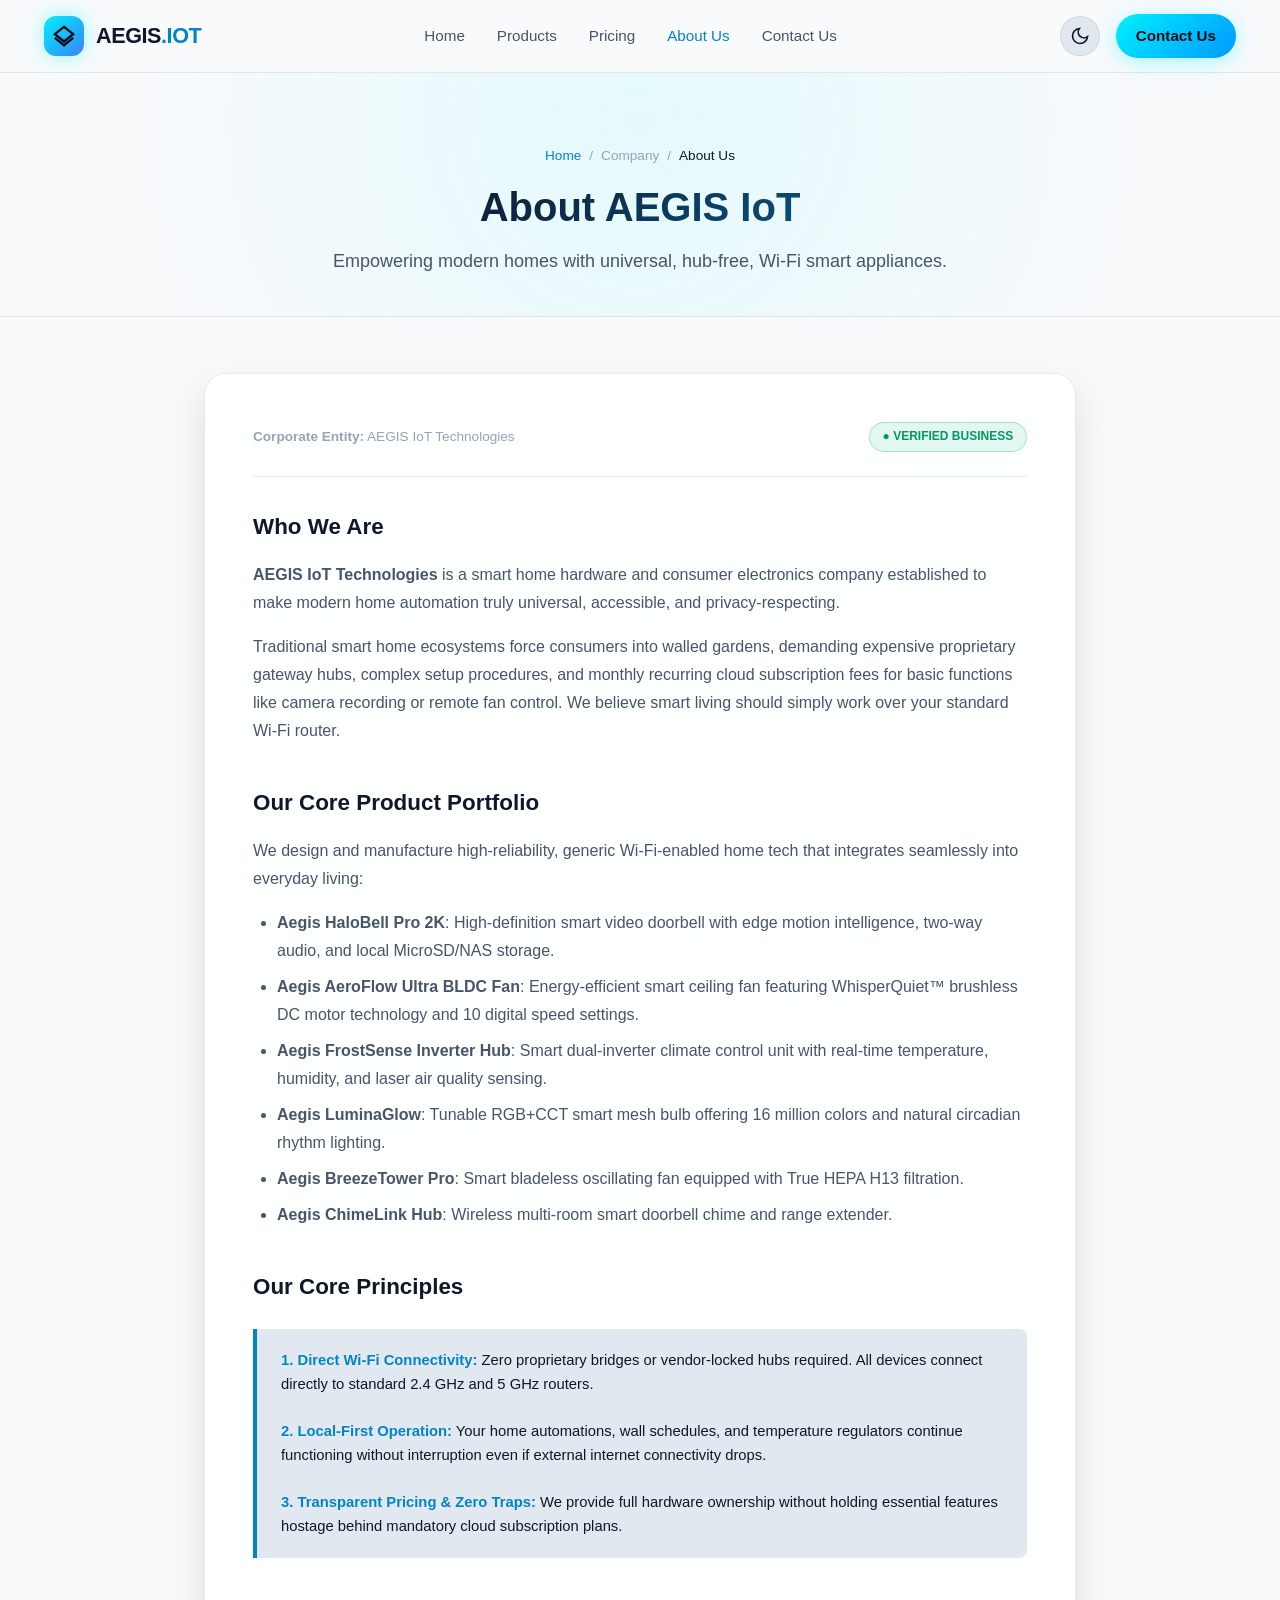
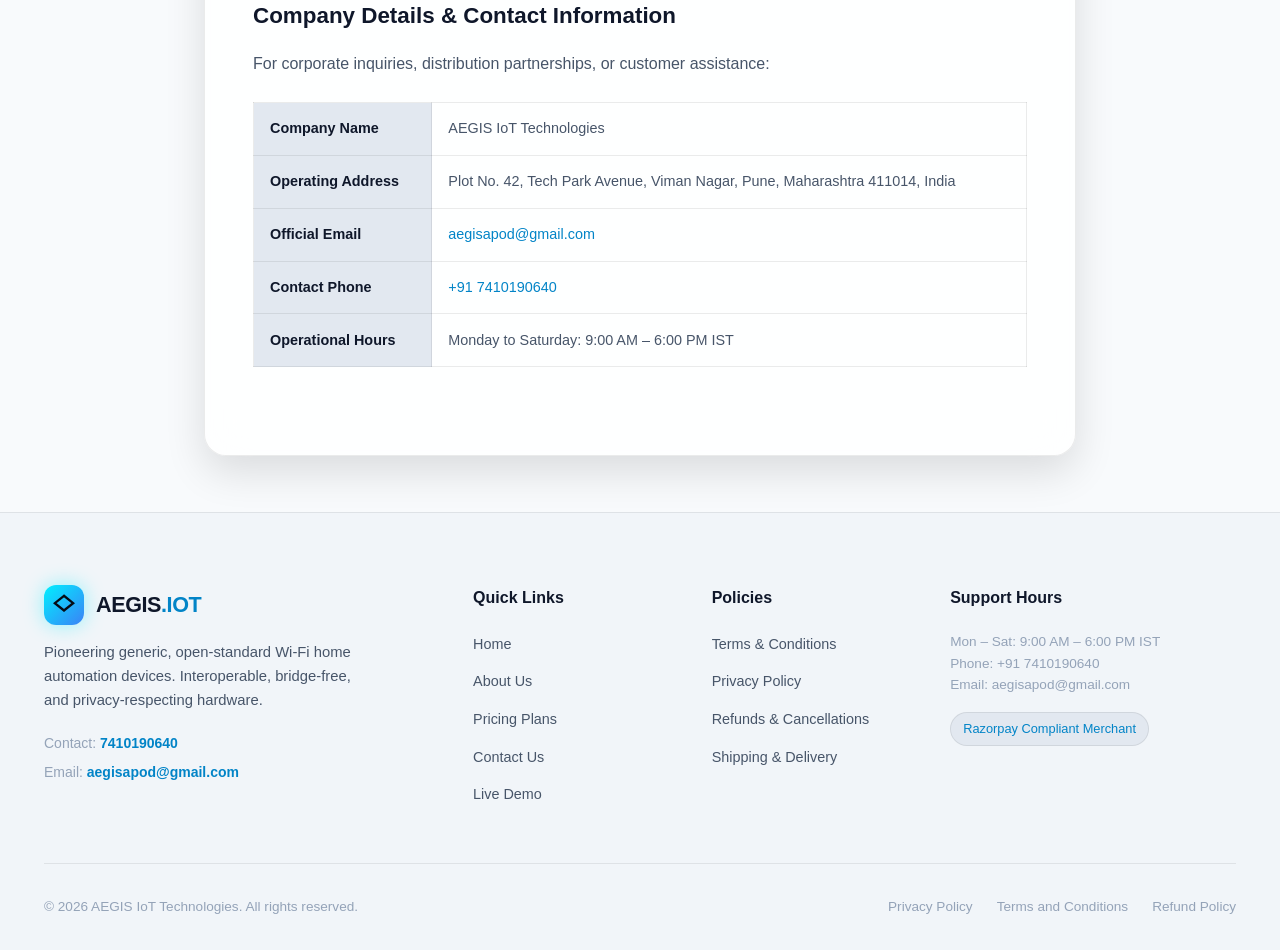
==== about.html @ 904a0089 "feat: add Razorpay review compliance pages (About, Contact, Pricing, Terms, Privacy, Refund Policy)" ====
<!DOCTYPE html>
<html lang="en" data-theme="dark">
<head>
  <meta charset="UTF-8">
  <meta name="viewport" content="width=device-width, initial-scale=1.0">
  <title>About Us | AEGIS IoT Smart Home Automation</title>
  <meta name="description" content="Learn about AEGIS IoT, our mission to pioneer open-standard, universal Wi-Fi smart home appliances and hardware architecture.">
  <link rel="stylesheet" href="css/style.css">
  <link rel="icon" type="image/svg+xml" href="data:image/svg+xml,<svg xmlns='http://www.w3.org/2000/svg' viewBox='0 0 24 24' fill='%2300f0ff'><path d='M12 2L2 10l10 8 10-8-10-8z'/></svg>">
</head>
<body>

  <!-- Site Navigation -->
  <header class="site-header">
    <div class="container nav-inner">
      <a href="index.html" class="brand-logo" aria-label="AEGIS Home Homepage">
        <div class="brand-icon-box">
          <svg width="22" height="22" viewBox="0 0 24 24" fill="none" stroke="currentColor" stroke-width="2.5">
            <path d="M12 2L2 10l10 8 10-8-10-8z"/>
            <path d="M2 14l10 8 10-8"/>
          </svg>
        </div>
        <span class="brand-text">AEGIS<span>.IOT</span></span>
      </a>

      <nav>
        <ul class="nav-menu" id="nav-menu">
          <li><a href="index.html" class="nav-link">Home</a></li>
          <li><a href="index.html#products" class="nav-link">Products</a></li>
          <li><a href="pricing.html" class="nav-link">Pricing</a></li>
          <li><a href="about.html" class="nav-link active">About Us</a></li>
          <li><a href="contact.html" class="nav-link">Contact Us</a></li>
        </ul>
      </nav>

      <div class="nav-actions">
        <button id="theme-toggle-btn" class="theme-toggle-btn" aria-label="Toggle Theme">
          <span id="theme-icon">
            <svg width="20" height="20" viewBox="0 0 24 24" fill="none" stroke="currentColor" stroke-width="2">
              <circle cx="12" cy="12" r="5"></circle>
              <line x1="12" y1="1" x2="12" y2="3"></line>
              <line x1="12" y1="21" x2="12" y2="23"></line>
            </svg>
          </span>
        </button>
        <a href="contact.html" class="btn-primary" style="padding: 0.6rem 1.25rem;">Contact Us</a>
        <button class="mobile-menu-btn" id="mobile-menu-btn" aria-label="Open Mobile Menu">
          <span></span><span></span><span></span>
        </button>
      </div>
    </div>
  </header>

  <!-- Page Header -->
  <section class="policy-page-header">
    <div class="container">
      <div class="breadcrumb-nav">
        <a href="index.html">Home</a>
        <span>/</span>
        <span>Company</span>
        <span>/</span>
        <span style="color: var(--text-primary);">About Us</span>
      </div>
      <h1 class="section-title">About AEGIS IoT</h1>
      <p class="section-subtitle">
        Empowering modern homes with universal, hub-free, Wi-Fi smart appliances.
      </p>
    </div>
  </section>

  <!-- Main Content -->
  <main class="policy-container">
    <div class="policy-card-main">
      <div class="policy-meta-bar">
        <div>
          <strong>Corporate Entity:</strong> AEGIS IoT Technologies
        </div>
        <div class="policy-badge">
          <span>● Verified Business</span>
        </div>
      </div>

      <div class="policy-section-block">
        <h2>Who We Are</h2>
        <p>
          <strong>AEGIS IoT Technologies</strong> is a smart home hardware and consumer electronics company established to make modern home automation truly universal, accessible, and privacy-respecting.
        </p>
        <p>
          Traditional smart home ecosystems force consumers into walled gardens, demanding expensive proprietary gateway hubs, complex setup procedures, and monthly recurring cloud subscription fees for basic functions like camera recording or remote fan control. We believe smart living should simply work over your standard Wi-Fi router.
        </p>
      </div>

      <div class="policy-section-block">
        <h2>Our Core Product Portfolio</h2>
        <p>
          We design and manufacture high-reliability, generic Wi-Fi-enabled home tech that integrates seamlessly into everyday living:
        </p>
        <ul>
          <li><strong>Aegis HaloBell Pro 2K</strong>: High-definition smart video doorbell with edge motion intelligence, two-way audio, and local MicroSD/NAS storage.</li>
          <li><strong>Aegis AeroFlow Ultra BLDC Fan</strong>: Energy-efficient smart ceiling fan featuring WhisperQuiet™ brushless DC motor technology and 10 digital speed settings.</li>
          <li><strong>Aegis FrostSense Inverter Hub</strong>: Smart dual-inverter climate control unit with real-time temperature, humidity, and laser air quality sensing.</li>
          <li><strong>Aegis LuminaGlow</strong>: Tunable RGB+CCT smart mesh bulb offering 16 million colors and natural circadian rhythm lighting.</li>
          <li><strong>Aegis BreezeTower Pro</strong>: Smart bladeless oscillating fan equipped with True HEPA H13 filtration.</li>
          <li><strong>Aegis ChimeLink Hub</strong>: Wireless multi-room smart doorbell chime and range extender.</li>
        </ul>
      </div>

      <div class="policy-section-block">
        <h2>Our Core Principles</h2>
        <div class="compliance-callout">
          <strong>1. Direct Wi-Fi Connectivity:</strong> Zero proprietary bridges or vendor-locked hubs required. All devices connect directly to standard 2.4 GHz and 5 GHz routers.<br><br>
          <strong>2. Local-First Operation:</strong> Your home automations, wall schedules, and temperature regulators continue functioning without interruption even if external internet connectivity drops.<br><br>
          <strong>3. Transparent Pricing & Zero Traps:</strong> We provide full hardware ownership without holding essential features hostage behind mandatory cloud subscription plans.
        </div>
      </div>

      <div class="policy-section-block">
        <h2>Company Details & Contact Information</h2>
        <p>
          For corporate inquiries, distribution partnerships, or customer assistance:
        </p>
        <table class="compliance-table">
          <tr>
            <th>Company Name</th>
            <td>AEGIS IoT Technologies</td>
          </tr>
          <tr>
            <th>Operating Address</th>
            <td>Plot No. 42, Tech Park Avenue, Viman Nagar, Pune, Maharashtra 411014, India</td>
          </tr>
          <tr>
            <th>Official Email</th>
            <td><a href="mailto:aegisapod@gmail.com" style="color: var(--accent-cyan);">aegisapod@gmail.com</a></td>
          </tr>
          <tr>
            <th>Contact Phone</th>
            <td><a href="tel:7410190640" style="color: var(--accent-cyan);">+91 7410190640</a></td>
          </tr>
          <tr>
            <th>Operational Hours</th>
            <td>Monday to Saturday: 9:00 AM – 6:00 PM IST</td>
          </tr>
        </table>
      </div>
    </div>
  </main>

  <!-- Footer -->
  <footer class="site-footer">
    <div class="container">
      <div class="footer-grid">
        <div class="footer-brand">
          <div class="brand-logo">
            <div class="brand-icon-box">
              <svg width="22" height="22" viewBox="0 0 24 24" fill="none" stroke="currentColor" stroke-width="2.5">
                <path d="M12 2L2 10l10 8 10-8-10-8z"/>
              </svg>
            </div>
            <span class="brand-text">AEGIS<span>.IOT</span></span>
          </div>
          <p>
            Pioneering generic, open-standard Wi-Fi home automation devices. Interoperable, bridge-free, and privacy-respecting hardware.
          </p>
          <div style="margin-top: 1.25rem; font-size: 0.875rem; display: flex; flex-direction: column; gap: 0.4rem;">
            <div><span style="color: var(--text-muted);">Contact:</span> <a href="tel:7410190640" style="color: var(--accent-cyan); font-weight: 600;">7410190640</a></div>
            <div><span style="color: var(--text-muted);">Email:</span> <a href="mailto:aegisapod@gmail.com" style="color: var(--accent-cyan); font-weight: 600;">aegisapod@gmail.com</a></div>
          </div>
        </div>

        <div>
          <div class="footer-heading">Quick Links</div>
          <ul class="footer-links">
            <li><a href="index.html">Home</a></li>
            <li><a href="about.html">About Us</a></li>
            <li><a href="pricing.html">Pricing Plans</a></li>
            <li><a href="contact.html">Contact Us</a></li>
            <li><a href="index.html#simulator">Live Demo</a></li>
          </ul>
        </div>

        <div>
          <div class="footer-heading">Policies</div>
          <ul class="footer-links">
            <li><a href="terms.html">Terms & Conditions</a></li>
            <li><a href="privacy.html">Privacy Policy</a></li>
            <li><a href="refund-policy.html">Refunds & Cancellations</a></li>
            <li><a href="refund-policy.html#shipping">Shipping & Delivery</a></li>
          </ul>
        </div>

        <div>
          <div class="footer-heading">Support Hours</div>
          <p style="font-size: 0.85rem; color: var(--text-muted); line-height: 1.6; margin-bottom: 1rem;">
            Mon – Sat: 9:00 AM – 6:00 PM IST<br>
            Phone: +91 7410190640<br>
            Email: aegisapod@gmail.com
          </p>
          <div class="gh-deploy-badge">
            <span>Razorpay Compliant Merchant</span>
          </div>
        </div>
      </div>

      <div class="footer-bottom">
        <div>© 2026 AEGIS IoT Technologies. All rights reserved.</div>
        <div style="display: flex; gap: 1.5rem;">
          <a href="privacy.html">Privacy Policy</a>
          <a href="terms.html">Terms and Conditions</a>
          <a href="refund-policy.html">Refund Policy</a>
        </div>
      </div>
    </div>
  </footer>

  <script src="js/app.js"></script>
</body>
</html>
---- css/style.css ----
/* ==========================================================================
   AEGIS SMART HOME - MODERN STYLESHEET
   Responsive, Themeable, Glassmorphic UI with Interactive Controls
   ========================================================================== */

:root {
  /* Color Palette - Dark Theme (Default) */
  --bg-primary: #0a0d14;
  --bg-secondary: #101623;
  --bg-tertiary: #182032;
  --card-bg: rgba(22, 30, 48, 0.7);
  --card-border: rgba(255, 255, 255, 0.08);
  --card-hover-border: rgba(0, 240, 255, 0.35);

  --text-primary: #f8fafc;
  --text-secondary: #94a3b8;
  --text-muted: #64748b;

  --accent-cyan: #00f0ff;
  --accent-cyan-glow: rgba(0, 240, 255, 0.25);
  --accent-blue: #3b82f6;
  --accent-emerald: #10b981;
  --accent-emerald-glow: rgba(16, 185, 129, 0.25);
  --accent-amber: #f59e0b;
  --accent-purple: #8b5cf6;
  --accent-rose: #f43f5e;

  --nav-bg: rgba(10, 13, 20, 0.85);
  --nav-border: rgba(255, 255, 255, 0.08);

  --font-main: -apple-system, BlinkMacSystemFont, "Segoe UI", Roboto, Helvetica, Arial, sans-serif;
  --font-mono: ui-monospace, SFMono-Regular, Menlo, Monaco, Consolas, monospace;

  --radius-sm: 8px;
  --radius-md: 14px;
  --radius-lg: 22px;
  --radius-full: 9999px;

  --shadow-sm: 0 2px 8px rgba(0, 0, 0, 0.2);
  --shadow-md: 0 8px 24px rgba(0, 0, 0, 0.3);
  --shadow-lg: 0 16px 40px rgba(0, 0, 0, 0.45);
  --shadow-glow: 0 0 35px var(--accent-cyan-glow);

  --transition-fast: 0.15s ease;
  --transition-base: 0.25s cubic-bezier(0.4, 0, 0.2, 1);
  --transition-slow: 0.4s cubic-bezier(0.16, 1, 0.3, 1);
}

/* Light Theme Variables */
[data-theme="light"] {
  --bg-primary: #f8fafc;
  --bg-secondary: #f1f5f9;
  --bg-tertiary: #e2e8f0;
  --card-bg: rgba(255, 255, 255, 0.85);
  --card-border: rgba(0, 0, 0, 0.08);
  --card-hover-border: rgba(14, 165, 233, 0.5);

  --text-primary: #0f172a;
  --text-secondary: #475569;
  --text-muted: #94a3b8;

  --accent-cyan: #0284c7;
  --accent-cyan-glow: rgba(2, 132, 199, 0.2);
  --accent-blue: #2563eb;
  --accent-emerald: #059669;
  --accent-emerald-glow: rgba(5, 150, 105, 0.2);

  --nav-bg: rgba(248, 250, 252, 0.9);
  --nav-border: rgba(0, 0, 0, 0.08);

  --shadow-sm: 0 2px 8px rgba(0, 0, 0, 0.04);
  --shadow-md: 0 8px 24px rgba(0, 0, 0, 0.08);
  --shadow-lg: 0 16px 40px rgba(0, 0, 0, 0.12);
}

/* Base Reset */
*, *::before, *::after {
  box-sizing: border-box;
  margin: 0;
  padding: 0;
}

html {
  scroll-behavior: smooth;
  font-size: 16px;
}

body {
  font-family: var(--font-main);
  background-color: var(--bg-primary);
  color: var(--text-primary);
  line-height: 1.6;
  overflow-x: hidden;
  transition: background-color var(--transition-base), color var(--transition-base);
  min-height: 100vh;
}

a {
  color: inherit;
  text-decoration: none;
}

button, input, select, textarea {
  font: inherit;
  color: inherit;
}

button {
  cursor: pointer;
  border: none;
  background: none;
}

img, svg {
  display: block;
  max-width: 100%;
}

/* Layout Utilities */
.container {
  width: 100%;
  max-width: 1240px;
  margin-left: auto;
  margin-right: auto;
  padding-left: 1.5rem;
  padding-right: 1.5rem;
}

.section {
  padding: 6rem 0;
  position: relative;
}

.section-title-wrap {
  text-align: center;
  max-width: 720px;
  margin: 0 auto 3.5rem auto;
}

.badge-tag {
  display: inline-flex;
  align-items: center;
  gap: 0.5rem;
  padding: 0.35rem 0.9rem;
  background: rgba(0, 240, 255, 0.1);
  color: var(--accent-cyan);
  border: 1px solid rgba(0, 240, 255, 0.3);
  border-radius: var(--radius-full);
  font-size: 0.8rem;
  font-weight: 600;
  letter-spacing: 0.05em;
  text-transform: uppercase;
  margin-bottom: 1rem;
}

.section-title {
  font-size: 2.5rem;
  font-weight: 800;
  line-height: 1.2;
  margin-bottom: 1rem;
  background: linear-gradient(135deg, var(--text-primary) 30%, var(--accent-cyan) 100%);
  -webkit-background-clip: text;
  -webkit-text-fill-color: transparent;
}

.section-subtitle {
  font-size: 1.125rem;
  color: var(--text-secondary);
}

/* Header & Nav */
.site-header {
  position: sticky;
  top: 0;
  z-index: 100;
  background: var(--nav-bg);
  backdrop-filter: blur(16px);
  -webkit-backdrop-filter: blur(16px);
  border-bottom: 1px solid var(--nav-border);
  transition: all var(--transition-base);
}

.nav-inner {
  display: flex;
  align-items: center;
  justify-content: space-between;
  height: 4.5rem;
}

.brand-logo {
  display: flex;
  align-items: center;
  gap: 0.75rem;
  font-size: 1.35rem;
  font-weight: 800;
  letter-spacing: -0.02em;
}

.brand-icon-box {
  width: 40px;
  height: 40px;
  border-radius: 12px;
  background: linear-gradient(135deg, #00f0ff 0%, #3b82f6 100%);
  display: flex;
  align-items: center;
  justify-content: center;
  color: #050b14;
  box-shadow: 0 0 20px rgba(0, 240, 255, 0.4);
}

.brand-text span {
  color: var(--accent-cyan);
}

.nav-menu {
  display: flex;
  align-items: center;
  gap: 2rem;
  list-style: none;
}

.nav-link {
  font-size: 0.95rem;
  font-weight: 500;
  color: var(--text-secondary);
  transition: color var(--transition-fast);
}

.nav-link:hover, .nav-link.active {
  color: var(--accent-cyan);
}

.nav-actions {
  display: flex;
  align-items: center;
  gap: 1rem;
}

.theme-toggle-btn {
  width: 40px;
  height: 40px;
  border-radius: var(--radius-full);
  background: var(--bg-tertiary);
  color: var(--text-primary);
  display: flex;
  align-items: center;
  justify-content: center;
  transition: all var(--transition-fast);
  border: 1px solid var(--card-border);
}

.theme-toggle-btn:hover {
  border-color: var(--accent-cyan);
  color: var(--accent-cyan);
}

.btn-primary {
  display: inline-flex;
  align-items: center;
  justify-content: center;
  gap: 0.5rem;
  padding: 0.75rem 1.6rem;
  background: linear-gradient(135deg, #00f0ff 0%, #0099ff 100%);
  color: #050b14;
  font-weight: 700;
  font-size: 0.95rem;
  border-radius: var(--radius-full);
  box-shadow: 0 4px 20px rgba(0, 240, 255, 0.35);
  transition: all var(--transition-base);
}

.btn-primary:hover {
  transform: translateY(-2px);
  box-shadow: 0 8px 28px rgba(0, 240, 255, 0.55);
}

.btn-secondary {
  display: inline-flex;
  align-items: center;
  justify-content: center;
  gap: 0.5rem;
  padding: 0.75rem 1.6rem;
  background: var(--bg-tertiary);
  color: var(--text-primary);
  font-weight: 600;
  font-size: 0.95rem;
  border-radius: var(--radius-full);
  border: 1px solid var(--card-border);
  transition: all var(--transition-base);
}

.btn-secondary:hover {
  border-color: var(--accent-cyan);
  background: rgba(0, 240, 255, 0.08);
  transform: translateY(-2px);
}

.mobile-menu-btn {
  display: none;
  flex-direction: column;
  gap: 5px;
  width: 32px;
  height: 32px;
  justify-content: center;
}

.mobile-menu-btn span {
  display: block;
  width: 100%;
  height: 2px;
  background: var(--text-primary);
  border-radius: 2px;
  transition: all var(--transition-fast);
}

/* Hero Section */
.hero-section {
  padding: 5rem 0 6rem 0;
  position: relative;
  overflow: hidden;
}

.hero-glow-blob {
  position: absolute;
  width: 600px;
  height: 600px;
  border-radius: 50%;
  background: radial-gradient(circle, rgba(0, 240, 255, 0.15) 0%, rgba(59, 130, 246, 0.05) 50%, transparent 70%);
  top: -100px;
  right: -100px;
  pointer-events: none;
  filter: blur(40px);
  z-index: 0;
}

.hero-grid {
  display: grid;
  grid-template-columns: 1.1fr 0.9fr;
  gap: 3.5rem;
  align-items: center;
  position: relative;
  z-index: 1;
}

.hero-content h1 {
  font-size: 3.4rem;
  font-weight: 850;
  line-height: 1.15;
  letter-spacing: -0.03em;
  margin-bottom: 1.5rem;
}

.hero-content h1 span.gradient-text {
  background: linear-gradient(135deg, #00f0ff 20%, #3b82f6 80%);
  -webkit-background-clip: text;
  -webkit-text-fill-color: transparent;
}

.hero-description {
  font-size: 1.2rem;
  color: var(--text-secondary);
  line-height: 1.7;
  margin-bottom: 2rem;
  max-width: 580px;
}

.hero-cta-group {
  display: flex;
  flex-wrap: wrap;
  gap: 1rem;
  margin-bottom: 2.5rem;
}

.hero-highlights {
  display: flex;
  flex-wrap: wrap;
  gap: 1.75rem;
  border-top: 1px solid var(--card-border);
  padding-top: 1.75rem;
}

.highlight-item {
  display: flex;
  align-items: center;
  gap: 0.6rem;
  font-size: 0.9rem;
  color: var(--text-secondary);
  font-weight: 500;
}

.highlight-item svg {
  color: var(--accent-cyan);
}

/* Hero Mini Hub Card */
.hero-hub-card {
  background: var(--card-bg);
  backdrop-filter: blur(20px);
  -webkit-backdrop-filter: blur(20px);
  border: 1px solid var(--card-border);
  border-radius: var(--radius-lg);
  padding: 2rem;
  box-shadow: var(--shadow-lg), 0 0 40px rgba(0, 240, 255, 0.1);
  position: relative;
}

.hub-card-header {
  display: flex;
  align-items: center;
  justify-content: space-between;
  margin-bottom: 1.5rem;
  padding-bottom: 1rem;
  border-bottom: 1px solid var(--card-border);
}

.hub-status {
  display: flex;
  align-items: center;
  gap: 0.5rem;
  font-size: 0.85rem;
  font-weight: 600;
  color: var(--accent-emerald);
}

.status-dot {
  width: 8px;
  height: 8px;
  border-radius: 50%;
  background: var(--accent-emerald);
  box-shadow: 0 0 10px var(--accent-emerald);
  animation: pulse-dot 2s infinite ease-in-out;
}

@keyframes pulse-dot {
  0%, 100% { opacity: 1; transform: scale(1); }
  50% { opacity: 0.4; transform: scale(0.85); }
}

.hero-hub-grid {
  display: grid;
  grid-template-columns: repeat(2, 1fr);
  gap: 1rem;
}

.quick-control-widget {
  background: var(--bg-tertiary);
  border: 1px solid var(--card-border);
  border-radius: var(--radius-md);
  padding: 1.1rem;
  transition: all var(--transition-base);
}

.quick-control-widget:hover {
  border-color: var(--card-hover-border);
  transform: translateY(-2px);
}

.qcw-header {
  display: flex;
  align-items: center;
  justify-content: space-between;
  margin-bottom: 0.75rem;
}

.qcw-icon {
  width: 32px;
  height: 32px;
  border-radius: 8px;
  background: rgba(0, 240, 255, 0.12);
  color: var(--accent-cyan);
  display: flex;
  align-items: center;
  justify-content: center;
}

.toggle-switch {
  position: relative;
  display: inline-block;
  width: 44px;
  height: 24px;
}

.toggle-switch input {
  opacity: 0;
  width: 0;
  height: 0;
}

.toggle-slider {
  position: absolute;
  cursor: pointer;
  top: 0;
  left: 0;
  right: 0;
  bottom: 0;
  background-color: rgba(255, 255, 255, 0.15);
  transition: var(--transition-fast);
  border-radius: 24px;
}

.toggle-slider:before {
  position: absolute;
  content: "";
  height: 18px;
  width: 18px;
  left: 3px;
  bottom: 3px;
  background-color: white;
  transition: var(--transition-fast);
  border-radius: 50%;
}

.toggle-switch input:checked + .toggle-slider {
  background-color: var(--accent-cyan);
}

.toggle-switch input:checked + .toggle-slider:before {
  transform: translateX(20px);
  background-color: #050b14;
}

.qcw-title {
  font-size: 0.85rem;
  font-weight: 600;
  color: var(--text-secondary);
}

.qcw-value {
  font-size: 1.1rem;
  font-weight: 700;
  color: var(--text-primary);
  margin-top: 0.2rem;
}

/* Trust Bar / Logos */
.trust-bar {
  padding: 2rem 0;
  border-top: 1px solid var(--card-border);
  border-bottom: 1px solid var(--card-border);
  background: var(--bg-secondary);
}

.trust-flex {
  display: flex;
  align-items: center;
  justify-content: space-around;
  flex-wrap: wrap;
  gap: 2rem;
  opacity: 0.8;
}

.trust-item {
  display: flex;
  align-items: center;
  gap: 0.6rem;
  font-size: 0.95rem;
  font-weight: 600;
  color: var(--text-secondary);
}

.trust-item svg {
  width: 24px;
  height: 24px;
  color: var(--accent-cyan);
}

/* ==========================================================================
   INTERACTIVE SMART HOME SIMULATOR ("LIVING ROOM EXPERIENCE")
   ========================================================================== */
.simulator-section {
  background: radial-gradient(circle at 50% 20%, rgba(0, 240, 255, 0.06), transparent 70%),
              var(--bg-primary);
}

.sim-room-container {
  background: var(--card-bg);
  backdrop-filter: blur(24px);
  -webkit-backdrop-filter: blur(24px);
  border: 1px solid var(--card-border);
  border-radius: var(--radius-lg);
  padding: 2.5rem;
  box-shadow: var(--shadow-lg);
  position: relative;
  overflow: hidden;
  transition: box-shadow var(--transition-base);
}

.sim-room-backdrop {
  position: absolute;
  inset: 0;
  background: radial-gradient(circle at 80% 30%, var(--sim-light-glow, rgba(0, 240, 255, 0.15)) 0%, transparent 70%);
  pointer-events: none;
  opacity: var(--sim-light-opacity, 0.6);
  transition: background 0.5s ease, opacity 0.4s ease;
  z-index: 0;
}

.sim-header {
  display: flex;
  align-items: center;
  justify-content: space-between;
  margin-bottom: 2rem;
  position: relative;
  z-index: 1;
}

.sim-live-badge {
  display: inline-flex;
  align-items: center;
  gap: 0.5rem;
  font-size: 0.85rem;
  font-weight: 700;
  color: var(--accent-cyan);
  padding: 0.4rem 0.9rem;
  border-radius: var(--radius-full);
  background: rgba(0, 240, 255, 0.1);
  border: 1px solid rgba(0, 240, 255, 0.3);
}

.sim-device-grid {
  display: grid;
  grid-template-columns: repeat(4, 1fr);
  gap: 1.5rem;
  position: relative;
  z-index: 1;
}

.sim-card {
  background: var(--bg-tertiary);
  border: 1px solid var(--card-border);
  border-radius: var(--radius-md);
  padding: 1.5rem;
  display: flex;
  flex-direction: column;
  transition: all var(--transition-base);
}

.sim-card:hover {
  border-color: var(--card-hover-border);
  box-shadow: var(--shadow-md);
}

.sim-card-top {
  display: flex;
  align-items: center;
  justify-content: space-between;
  margin-bottom: 1.25rem;
}

.sim-icon-circle {
  width: 44px;
  height: 44px;
  border-radius: 12px;
  background: rgba(0, 240, 255, 0.1);
  color: var(--accent-cyan);
  display: flex;
  align-items: center;
  justify-content: center;
}

.sim-device-name {
  font-size: 1.1rem;
  font-weight: 700;
  margin-bottom: 0.2rem;
}

.sim-device-type {
  font-size: 0.8rem;
  color: var(--text-muted);
  text-transform: uppercase;
  letter-spacing: 0.05em;
  font-weight: 600;
}

.sim-device-visual {
  min-height: 120px;
  display: flex;
  align-items: center;
  justify-content: center;
  margin: 1.25rem 0;
  position: relative;
}

/* Fan Animation Visual */
.fan-visual-box {
  width: 90px;
  height: 90px;
  position: relative;
  display: flex;
  align-items: center;
  justify-content: center;
}

.fan-hub {
  width: 24px;
  height: 24px;
  border-radius: 50%;
  background: var(--text-primary);
  z-index: 2;
  box-shadow: 0 0 10px rgba(0, 240, 255, 0.5);
}

.fan-blades {
  position: absolute;
  width: 100%;
  height: 100%;
  top: 0;
  left: 0;
  animation: spin-fan linear infinite;
  animation-duration: var(--fan-speed, 0s);
  animation-play-state: var(--fan-state, paused);
}

@keyframes spin-fan {
  from { transform: rotate(0deg); }
  to { transform: rotate(360deg); }
}

.fan-blade {
  position: absolute;
  top: 50%;
  left: 50%;
  width: 14px;
  height: 38px;
  background: linear-gradient(to top, var(--accent-cyan), rgba(0, 240, 255, 0.3));
  border-radius: 8px 8px 2px 2px;
  transform-origin: 50% 0%;
}

.fan-blade:nth-child(1) { transform: translate(-50%, 0%) rotate(0deg); }
.fan-blade:nth-child(2) { transform: translate(-50%, 0%) rotate(120deg); }
.fan-blade:nth-child(3) { transform: translate(-50%, 0%) rotate(240deg); }

/* AC Visual */
.ac-temp-display {
  display: flex;
  flex-direction: column;
  align-items: center;
  justify-content: center;
}

.ac-temp-value {
  font-size: 2.75rem;
  font-weight: 800;
  letter-spacing: -0.04em;
  color: var(--accent-cyan);
  line-height: 1;
}

.ac-temp-unit {
  font-size: 1.2rem;
  font-weight: 500;
  color: var(--text-secondary);
}

.ac-cooling-animation {
  display: flex;
  gap: 4px;
  margin-top: 0.5rem;
  height: 12px;
  align-items: center;
}

.ac-wave-bar {
  width: 3px;
  height: 100%;
  background: var(--accent-cyan);
  border-radius: 2px;
  animation: wave 1.2s ease-in-out infinite alternate;
}

.ac-wave-bar:nth-child(2) { animation-delay: 0.2s; }
.ac-wave-bar:nth-child(3) { animation-delay: 0.4s; }
.ac-wave-bar:nth-child(4) { animation-delay: 0.6s; }

@keyframes wave {
  0% { height: 4px; opacity: 0.3; }
  100% { height: 16px; opacity: 1; }
}

/* Light Visual */
.light-bulb-glow {
  width: 80px;
  height: 80px;
  border-radius: 50%;
  background: var(--sim-light-color, #00f0ff);
  box-shadow: 0 0 45px var(--sim-light-color, #00f0ff);
  opacity: var(--sim-light-bulb-opacity, 0.9);
  transition: all 0.3s ease;
  display: flex;
  align-items: center;
  justify-content: center;
  color: #050b14;
}

/* Doorbell Visual */
.doorbell-cam-feed {
  width: 100%;
  height: 100px;
  background: #050810;
  border-radius: var(--radius-sm);
  border: 1px solid rgba(255, 255, 255, 0.1);
  position: relative;
  overflow: hidden;
  display: flex;
  align-items: center;
  justify-content: center;
}

.cam-rec-indicator {
  position: absolute;
  top: 8px;
  left: 8px;
  display: flex;
  align-items: center;
  gap: 4px;
  font-size: 0.65rem;
  font-weight: 700;
  color: var(--accent-rose);
}

.rec-dot {
  width: 6px;
  height: 6px;
  background: var(--accent-rose);
  border-radius: 50%;
  animation: pulse-dot 1s infinite;
}

.cam-motion-alert {
  position: absolute;
  bottom: 8px;
  padding: 0.25rem 0.6rem;
  background: rgba(0, 240, 255, 0.2);
  border: 1px solid var(--accent-cyan);
  border-radius: 4px;
  font-size: 0.7rem;
  font-weight: 600;
  color: var(--accent-cyan);
  opacity: 0;
  transform: translateY(10px);
  transition: all 0.3s ease;
}

.cam-motion-alert.active {
  opacity: 1;
  transform: translateY(0);
}

/* Simulator Controls */
.sim-controls {
  margin-top: auto;
  display: flex;
  flex-direction: column;
  gap: 0.75rem;
}

.control-btn-group {
  display: flex;
  align-items: center;
  gap: 0.5rem;
}

.sim-btn-round {
  width: 36px;
  height: 36px;
  border-radius: 50%;
  background: var(--bg-secondary);
  border: 1px solid var(--card-border);
  display: flex;
  align-items: center;
  justify-content: center;
  font-weight: 700;
  font-size: 1.1rem;
  transition: all var(--transition-fast);
}

.sim-btn-round:hover {
  border-color: var(--accent-cyan);
  color: var(--accent-cyan);
}

.speed-chips {
  display: flex;
  gap: 4px;
  width: 100%;
}

.speed-chip {
  flex: 1;
  padding: 0.35rem 0;
  font-size: 0.75rem;
  font-weight: 700;
  border-radius: 6px;
  background: var(--bg-secondary);
  border: 1px solid var(--card-border);
  color: var(--text-secondary);
  text-align: center;
  transition: all var(--transition-fast);
}

.speed-chip.active, .speed-chip:hover {
  background: rgba(0, 240, 255, 0.15);
  border-color: var(--accent-cyan);
  color: var(--accent-cyan);
}

.color-palette-bar {
  display: flex;
  gap: 8px;
  justify-content: space-between;
}

.color-swatch {
  width: 24px;
  height: 24px;
  border-radius: 50%;
  cursor: pointer;
  border: 2px solid transparent;
  transition: transform 0.15s ease, border-color 0.15s ease;
}

.color-swatch:hover, .color-swatch.active {
  transform: scale(1.2);
  border-color: #ffffff;
}

.btn-ring-bell {
  width: 100%;
  padding: 0.65rem 1rem;
  border-radius: var(--radius-sm);
  background: linear-gradient(135deg, #00f0ff 0%, #3b82f6 100%);
  color: #050b14;
  font-size: 0.85rem;
  font-weight: 700;
  display: flex;
  align-items: center;
  justify-content: center;
  gap: 0.5rem;
  transition: all var(--transition-fast);
}

.btn-ring-bell:hover {
  filter: brightness(1.15);
  box-shadow: 0 0 15px rgba(0, 240, 255, 0.4);
}

/* ==========================================================================
   PRODUCT CATALOG SECTION
   ========================================================================== */
.product-filters {
  display: flex;
  align-items: center;
  justify-content: center;
  flex-wrap: wrap;
  gap: 0.75rem;
  margin-bottom: 3rem;
}

.filter-btn {
  padding: 0.6rem 1.4rem;
  border-radius: var(--radius-full);
  background: var(--card-bg);
  border: 1px solid var(--card-border);
  color: var(--text-secondary);
  font-size: 0.9rem;
  font-weight: 600;
  transition: all var(--transition-fast);
}

.filter-btn:hover, .filter-btn.active {
  background: rgba(0, 240, 255, 0.12);
  border-color: var(--accent-cyan);
  color: var(--accent-cyan);
}

.product-grid {
  display: grid;
  grid-template-columns: repeat(3, 1fr);
  gap: 2rem;
}

.product-card {
  background: var(--card-bg);
  backdrop-filter: blur(16px);
  -webkit-backdrop-filter: blur(16px);
  border: 1px solid var(--card-border);
  border-radius: var(--radius-lg);
  padding: 2rem;
  display: flex;
  flex-direction: column;
  transition: all var(--transition-base);
  position: relative;
  overflow: hidden;
}

.product-card:hover {
  transform: translateY(-6px);
  border-color: var(--card-hover-border);
  box-shadow: var(--shadow-lg), 0 0 30px rgba(0, 240, 255, 0.12);
}

.product-badge-corner {
  position: absolute;
  top: 1.25rem;
  left: 1.25rem;
  padding: 0.3rem 0.75rem;
  background: rgba(0, 240, 255, 0.12);
  border: 1px solid rgba(0, 240, 255, 0.3);
  color: var(--accent-cyan);
  border-radius: var(--radius-full);
  font-size: 0.75rem;
  font-weight: 700;
  text-transform: uppercase;
}

.product-illustration {
  height: 190px;
  display: flex;
  align-items: center;
  justify-content: center;
  margin: 1.5rem 0 1rem 0;
  transition: transform var(--transition-base);
}

.product-card:hover .product-illustration {
  transform: scale(1.04);
}

.product-meta {
  display: flex;
  align-items: center;
  justify-content: space-between;
  margin-bottom: 0.5rem;
}

.product-category {
  font-size: 0.8rem;
  color: var(--text-muted);
  text-transform: uppercase;
  font-weight: 600;
  letter-spacing: 0.05em;
}

.product-connectivity {
  display: flex;
  align-items: center;
  gap: 0.4rem;
  font-size: 0.75rem;
  font-weight: 600;
  color: var(--accent-emerald);
}

.product-name {
  font-size: 1.35rem;
  font-weight: 800;
  margin-bottom: 0.5rem;
  line-height: 1.3;
}

.product-description {
  font-size: 0.925rem;
  color: var(--text-secondary);
  line-height: 1.6;
  margin-bottom: 1.25rem;
  flex-grow: 1;
}

.product-spec-pills {
  display: flex;
  flex-wrap: wrap;
  gap: 0.4rem;
  margin-bottom: 1.5rem;
}

.spec-pill {
  font-size: 0.75rem;
  font-weight: 500;
  padding: 0.25rem 0.6rem;
  border-radius: 6px;
  background: var(--bg-tertiary);
  color: var(--text-secondary);
}

.product-card-footer {
  display: flex;
  align-items: center;
  justify-content: space-between;
  border-top: 1px solid var(--card-border);
  padding-top: 1.25rem;
  margin-top: auto;
}

.product-price-box {
  display: flex;
  flex-direction: column;
}

.price-label {
  font-size: 0.75rem;
  color: var(--text-muted);
}

.price-value {
  font-size: 1.4rem;
  font-weight: 800;
  color: var(--text-primary);
}

.btn-card-action {
  padding: 0.6rem 1.2rem;
  border-radius: var(--radius-full);
  background: rgba(0, 240, 255, 0.1);
  border: 1px solid rgba(0, 240, 255, 0.3);
  color: var(--accent-cyan);
  font-size: 0.85rem;
  font-weight: 700;
  transition: all var(--transition-fast);
}

.btn-card-action:hover {
  background: var(--accent-cyan);
  color: #050b14;
}

/* ==========================================================================
   ENERGY SAVINGS CALCULATOR
   ========================================================================== */
.savings-section {
  background: var(--bg-secondary);
}

.calculator-card {
  background: var(--card-bg);
  border: 1px solid var(--card-border);
  border-radius: var(--radius-lg);
  padding: 3rem;
  display: grid;
  grid-template-columns: 1fr 1fr;
  gap: 3.5rem;
  align-items: center;
}

.calc-input-group {
  margin-bottom: 2rem;
}

.calc-label-row {
  display: flex;
  justify-content: space-between;
  font-weight: 600;
  margin-bottom: 0.75rem;
}

.range-slider {
  width: 100%;
  height: 8px;
  border-radius: 4px;
  background: var(--bg-tertiary);
  outline: none;
  accent-color: var(--accent-cyan);
}

.calc-results-card {
  background: linear-gradient(135deg, rgba(0, 240, 255, 0.08) 0%, rgba(59, 130, 246, 0.05) 100%);
  border: 1px solid rgba(0, 240, 255, 0.2);
  border-radius: var(--radius-md);
  padding: 2.25rem;
  text-align: center;
}

.savings-number {
  font-size: 3.5rem;
  font-weight: 900;
  color: var(--accent-cyan);
  line-height: 1.1;
  margin: 0.5rem 0;
}

.savings-stats-row {
  display: flex;
  justify-content: space-around;
  margin-top: 2rem;
  padding-top: 1.5rem;
  border-top: 1px solid var(--card-border);
}

.stat-metric {
  font-size: 1.25rem;
  font-weight: 800;
  color: var(--text-primary);
}

.stat-desc {
  font-size: 0.8rem;
  color: var(--text-muted);
}

/* ==========================================================================
   ECOSYSTEM COMPATIBILITY & PROTOCOL ARCHITECTURE
   ========================================================================== */
.protocol-grid {
  display: grid;
  grid-template-columns: repeat(3, 1fr);
  gap: 2rem;
}

.protocol-card {
  background: var(--card-bg);
  border: 1px solid var(--card-border);
  border-radius: var(--radius-md);
  padding: 2rem;
  transition: all var(--transition-base);
}

.protocol-card:hover {
  border-color: var(--card-hover-border);
  transform: translateY(-4px);
}

.protocol-icon-wrap {
  width: 50px;
  height: 50px;
  border-radius: 12px;
  background: rgba(0, 240, 255, 0.1);
  color: var(--accent-cyan);
  display: flex;
  align-items: center;
  justify-content: center;
  margin-bottom: 1.25rem;
}

.protocol-title {
  font-size: 1.2rem;
  font-weight: 700;
  margin-bottom: 0.5rem;
}

.protocol-desc {
  font-size: 0.9rem;
  color: var(--text-secondary);
  line-height: 1.6;
}

/* ==========================================================================
   FAQ ACCORDION
   ========================================================================== */
.faq-container {
  max-width: 800px;
  margin: 0 auto;
}

.faq-item {
  border: 1px solid var(--card-border);
  background: var(--card-bg);
  border-radius: var(--radius-md);
  margin-bottom: 1rem;
  overflow: hidden;
  transition: all var(--transition-fast);
}

.faq-item.active {
  border-color: var(--card-hover-border);
}

.faq-question {
  width: 100%;
  padding: 1.25rem 1.5rem;
  display: flex;
  align-items: center;
  justify-content: space-between;
  font-size: 1.05rem;
  font-weight: 700;
  text-align: left;
}

.faq-icon-arrow {
  transition: transform var(--transition-fast);
  color: var(--accent-cyan);
}

.faq-item.active .faq-icon-arrow {
  transform: rotate(180deg);
}

.faq-answer {
  max-height: 0;
  overflow: hidden;
  transition: max-height 0.3s ease-out;
  padding: 0 1.5rem;
  color: var(--text-secondary);
  font-size: 0.95rem;
  line-height: 1.65;
}

.faq-item.active .faq-answer {
  max-height: 300px;
  padding-bottom: 1.25rem;
}

/* ==========================================================================
   CONTACT / INQUIRY SECTION
   ========================================================================== */
.contact-grid {
  display: grid;
  grid-template-columns: 1fr 1fr;
  gap: 3.5rem;
}

.contact-info-card {
  display: flex;
  flex-direction: column;
  justify-content: center;
}

.contact-channels {
  margin-top: 2rem;
  display: flex;
  flex-direction: column;
  gap: 1.25rem;
}

.channel-item {
  display: flex;
  align-items: center;
  gap: 1rem;
}

.channel-icon {
  width: 44px;
  height: 44px;
  border-radius: 12px;
  background: var(--bg-tertiary);
  border: 1px solid var(--card-border);
  color: var(--accent-cyan);
  display: flex;
  align-items: center;
  justify-content: center;
}

.contact-form-card {
  background: var(--card-bg);
  border: 1px solid var(--card-border);
  border-radius: var(--radius-lg);
  padding: 2.5rem;
  box-shadow: var(--shadow-lg);
}

.form-group {
  margin-bottom: 1.25rem;
}

.form-group label {
  display: block;
  font-size: 0.85rem;
  font-weight: 600;
  margin-bottom: 0.4rem;
  color: var(--text-secondary);
}

.form-control {
  width: 100%;
  padding: 0.75rem 1rem;
  background: var(--bg-tertiary);
  border: 1px solid var(--card-border);
  border-radius: var(--radius-sm);
  color: var(--text-primary);
  outline: none;
  transition: border-color var(--transition-fast);
}

.form-control:focus {
  border-color: var(--accent-cyan);
  box-shadow: 0 0 0 3px rgba(0, 240, 255, 0.15);
}

/* ==========================================================================
   MODAL DIALOG
   ========================================================================== */
.modal-backdrop {
  position: fixed;
  inset: 0;
  background: rgba(5, 11, 20, 0.8);
  backdrop-filter: blur(8px);
  -webkit-backdrop-filter: blur(8px);
  z-index: 999;
  display: flex;
  align-items: center;
  justify-content: center;
  padding: 1.5rem;
  opacity: 0;
  pointer-events: none;
  transition: opacity 0.25s ease;
}

.modal-backdrop.open {
  opacity: 1;
  pointer-events: auto;
}

.modal-card {
  background: var(--bg-secondary);
  border: 1px solid var(--card-border);
  border-radius: var(--radius-lg);
  max-width: 650px;
  width: 100%;
  max-height: 90vh;
  overflow-y: auto;
  box-shadow: var(--shadow-lg);
  transform: scale(0.95);
  transition: transform 0.25s ease;
  position: relative;
  padding: 2.5rem;
}

.modal-backdrop.open .modal-card {
  transform: scale(1);
}

.modal-close-btn {
  position: absolute;
  top: 1.25rem;
  right: 1.25rem;
  width: 36px;
  height: 36px;
  border-radius: 50%;
  background: var(--bg-tertiary);
  color: var(--text-secondary);
  display: flex;
  align-items: center;
  justify-content: center;
  font-size: 1.25rem;
  transition: all var(--transition-fast);
}

.modal-close-btn:hover {
  color: var(--text-primary);
  background: rgba(255, 255, 255, 0.1);
}

.spec-table {
  width: 100%;
  border-collapse: collapse;
  margin-top: 1.25rem;
}

.spec-table td {
  padding: 0.75rem 0.5rem;
  border-bottom: 1px solid var(--card-border);
  font-size: 0.9rem;
}

.spec-table td:first-child {
  font-weight: 600;
  color: var(--text-secondary);
  width: 40%;
}

/* Toast Notification */
.toast-notice {
  position: fixed;
  bottom: 2rem;
  right: 2rem;
  background: var(--bg-tertiary);
  border: 1px solid var(--accent-cyan);
  color: var(--text-primary);
  padding: 1rem 1.5rem;
  border-radius: var(--radius-md);
  box-shadow: 0 10px 30px rgba(0, 0, 0, 0.5);
  display: flex;
  align-items: center;
  gap: 0.75rem;
  z-index: 1000;
  transform: translateY(100px);
  opacity: 0;
  transition: all 0.3s cubic-bezier(0.16, 1, 0.3, 1);
}

.toast-notice.show {
  transform: translateY(0);
  opacity: 1;
}

/* ==========================================================================
   FOOTER
   ========================================================================== */
.site-footer {
  background: var(--bg-secondary);
  border-top: 1px solid var(--card-border);
  padding: 4.5rem 0 2rem 0;
}

.footer-grid {
  display: grid;
  grid-template-columns: 2fr 1fr 1fr 1.5fr;
  gap: 3rem;
  margin-bottom: 3.5rem;
}

.footer-brand p {
  color: var(--text-secondary);
  margin-top: 1rem;
  max-width: 320px;
  font-size: 0.925rem;
}

.footer-heading {
  font-size: 1rem;
  font-weight: 700;
  margin-bottom: 1.25rem;
  color: var(--text-primary);
}

.footer-links {
  list-style: none;
  display: flex;
  flex-direction: column;
  gap: 0.75rem;
}

.footer-links a {
  color: var(--text-secondary);
  font-size: 0.9rem;
  transition: color var(--transition-fast);
}

.footer-links a:hover {
  color: var(--accent-cyan);
}

.footer-bottom {
  display: flex;
  align-items: center;
  justify-content: space-between;
  border-top: 1px solid var(--card-border);
  padding-top: 2rem;
  font-size: 0.85rem;
  color: var(--text-muted);
  flex-wrap: wrap;
  gap: 1rem;
}

.gh-deploy-badge {
  display: inline-flex;
  align-items: center;
  gap: 0.4rem;
  padding: 0.35rem 0.75rem;
  background: var(--bg-tertiary);
  border-radius: var(--radius-full);
  border: 1px solid var(--card-border);
  font-size: 0.8rem;
  color: var(--accent-cyan);
}

/* ==========================================================================
   RESPONSIVE DESIGN (MEDIA QUERIES)
   ========================================================================== */
@media (max-width: 1024px) {
  .hero-grid {
    grid-template-columns: 1fr;
    gap: 3rem;
  }
  .hero-content {
    text-align: center;
  }
  .hero-content h1 {
    font-size: 2.75rem;
  }
  .hero-description {
    margin-left: auto;
    margin-right: auto;
  }
  .hero-cta-group, .hero-highlights {
    justify-content: center;
  }
  .sim-device-grid {
    grid-template-columns: repeat(2, 1fr);
  }
  .product-grid {
    grid-template-columns: repeat(2, 1fr);
  }
  .calculator-card {
    grid-template-columns: 1fr;
    gap: 2rem;
  }
  .protocol-grid {
    grid-template-columns: 1fr;
  }
  .contact-grid {
    grid-template-columns: 1fr;
  }
  .footer-grid {
    grid-template-columns: repeat(2, 1fr);
  }
}

@media (max-width: 768px) {
  .nav-menu {
    position: fixed;
    top: 4.5rem;
    left: 0;
    right: 0;
    background: var(--bg-secondary);
    border-bottom: 1px solid var(--card-border);
    flex-direction: column;
    padding: 2rem;
    gap: 1.5rem;
    transform: translateY(-150%);
    transition: transform var(--transition-base);
    box-shadow: var(--shadow-lg);
  }
  .nav-menu.open {
    transform: translateY(0);
  }
  .mobile-menu-btn {
    display: flex;
  }
  .sim-device-grid {
    grid-template-columns: 1fr;
  }
  .product-grid {
    grid-template-columns: 1fr;
  }
  .footer-grid {
    grid-template-columns: 1fr;
  }
  .section-title {
    font-size: 2rem;
  }
  .hero-content h1 {
    font-size: 2.25rem;
  }
}

/* ==========================================================================
   COMPLIANCE & POLICY PAGE STYLES (RAZORPAY REVIEW READY)
   ========================================================================== */
.policy-page-header {
  padding: 4.5rem 0 2.5rem 0;
  text-align: center;
  background: radial-gradient(circle at 50% 20%, rgba(0, 240, 255, 0.08), transparent 75%);
  border-bottom: 1px solid var(--card-border);
}

.breadcrumb-nav {
  display: flex;
  align-items: center;
  justify-content: center;
  gap: 0.5rem;
  font-size: 0.85rem;
  color: var(--text-muted);
  margin-bottom: 1rem;
}

.breadcrumb-nav a {
  color: var(--accent-cyan);
}

.breadcrumb-nav a:hover {
  text-decoration: underline;
}

.policy-container {
  max-width: 920px;
  margin: 3.5rem auto;
  padding: 0 1.5rem;
}

.policy-card-main {
  background: var(--card-bg);
  backdrop-filter: blur(20px);
  -webkit-backdrop-filter: blur(20px);
  border: 1px solid var(--card-border);
  border-radius: var(--radius-lg);
  padding: 3rem;
  box-shadow: var(--shadow-lg);
}

.policy-meta-bar {
  display: flex;
  justify-content: space-between;
  align-items: center;
  flex-wrap: wrap;
  gap: 1rem;
  padding-bottom: 1.5rem;
  margin-bottom: 2rem;
  border-bottom: 1px solid var(--card-border);
  font-size: 0.85rem;
  color: var(--text-muted);
}

.policy-badge {
  display: inline-flex;
  align-items: center;
  gap: 0.4rem;
  padding: 0.3rem 0.8rem;
  border-radius: var(--radius-full);
  background: rgba(16, 185, 129, 0.12);
  color: var(--accent-emerald);
  border: 1px solid rgba(16, 185, 129, 0.3);
  font-weight: 600;
  font-size: 0.75rem;
  text-transform: uppercase;
}

.policy-section-block {
  margin-bottom: 2.5rem;
}

.policy-section-block h2 {
  font-size: 1.4rem;
  font-weight: 800;
  color: var(--text-primary);
  margin-bottom: 1rem;
  display: flex;
  align-items: center;
  gap: 0.5rem;
}

.policy-section-block h3 {
  font-size: 1.15rem;
  font-weight: 700;
  color: var(--accent-cyan);
  margin: 1.25rem 0 0.5rem 0;
}

.policy-section-block p {
  color: var(--text-secondary);
  line-height: 1.75;
  margin-bottom: 1rem;
}

.policy-section-block ul, .policy-section-block ol {
  padding-left: 1.5rem;
  margin-bottom: 1.25rem;
  color: var(--text-secondary);
  line-height: 1.75;
}

.policy-section-block li {
  margin-bottom: 0.5rem;
}

.compliance-callout {
  background: var(--bg-tertiary);
  border-left: 4px solid var(--accent-cyan);
  padding: 1.25rem 1.5rem;
  border-radius: 0 var(--radius-sm) var(--radius-sm) 0;
  margin: 1.5rem 0;
  font-size: 0.925rem;
  color: var(--text-primary);
}

.compliance-callout strong {
  color: var(--accent-cyan);
}

.compliance-table {
  width: 100%;
  border-collapse: collapse;
  margin: 1.5rem 0;
  font-size: 0.9rem;
}

.compliance-table th, .compliance-table td {
  padding: 0.9rem 1rem;
  border: 1px solid var(--card-border);
  text-align: left;
}

.compliance-table th {
  background: var(--bg-tertiary);
  color: var(--text-primary);
  font-weight: 700;
}

.compliance-table td {
  color: var(--text-secondary);
}

/* Pricing Page & Table */
.pricing-grid {
  display: grid;
  grid-template-columns: repeat(3, 1fr);
  gap: 2rem;
  margin: 2.5rem 0;
}

.pricing-plan-card {
  background: var(--card-bg);
  border: 1px solid var(--card-border);
  border-radius: var(--radius-lg);
  padding: 2.5rem;
  display: flex;
  flex-direction: column;
  position: relative;
  transition: all var(--transition-base);
}

.pricing-plan-card.featured {
  border-color: var(--accent-cyan);
  box-shadow: var(--shadow-lg), 0 0 30px var(--accent-cyan-glow);
  transform: scale(1.02);
}

.featured-ribbon {
  position: absolute;
  top: -12px;
  right: 2rem;
  background: linear-gradient(135deg, var(--accent-cyan), var(--accent-blue));
  color: #050b14;
  font-size: 0.75rem;
  font-weight: 800;
  padding: 0.25rem 0.8rem;
  border-radius: var(--radius-full);
  text-transform: uppercase;
}

.plan-title {
  font-size: 1.35rem;
  font-weight: 800;
  margin-bottom: 0.5rem;
}

.plan-desc {
  font-size: 0.9rem;
  color: var(--text-secondary);
  margin-bottom: 1.5rem;
}

.plan-price-block {
  margin-bottom: 1.5rem;
}

.plan-currency {
  font-size: 1.5rem;
  font-weight: 700;
  vertical-align: top;
  color: var(--accent-cyan);
}

.plan-amount {
  font-size: 2.75rem;
  font-weight: 900;
  color: var(--text-primary);
  line-height: 1;
}

.plan-period {
  font-size: 0.85rem;
  color: var(--text-muted);
}

.plan-features-list {
  list-style: none;
  margin: 1.5rem 0;
  padding: 0;
  display: flex;
  flex-direction: column;
  gap: 0.75rem;
  flex-grow: 1;
}

.plan-features-list li {
  display: flex;
  align-items: center;
  gap: 0.6rem;
  font-size: 0.9rem;
  color: var(--text-secondary);
}

.plan-features-list li svg {
  color: var(--accent-emerald);
  flex-shrink: 0;
}

@media (max-width: 900px) {
  .pricing-grid {
    grid-template-columns: 1fr;
  }
  .pricing-plan-card.featured {
    transform: none;
  }
  .policy-card-main {
    padding: 2rem 1.5rem;
  }
}
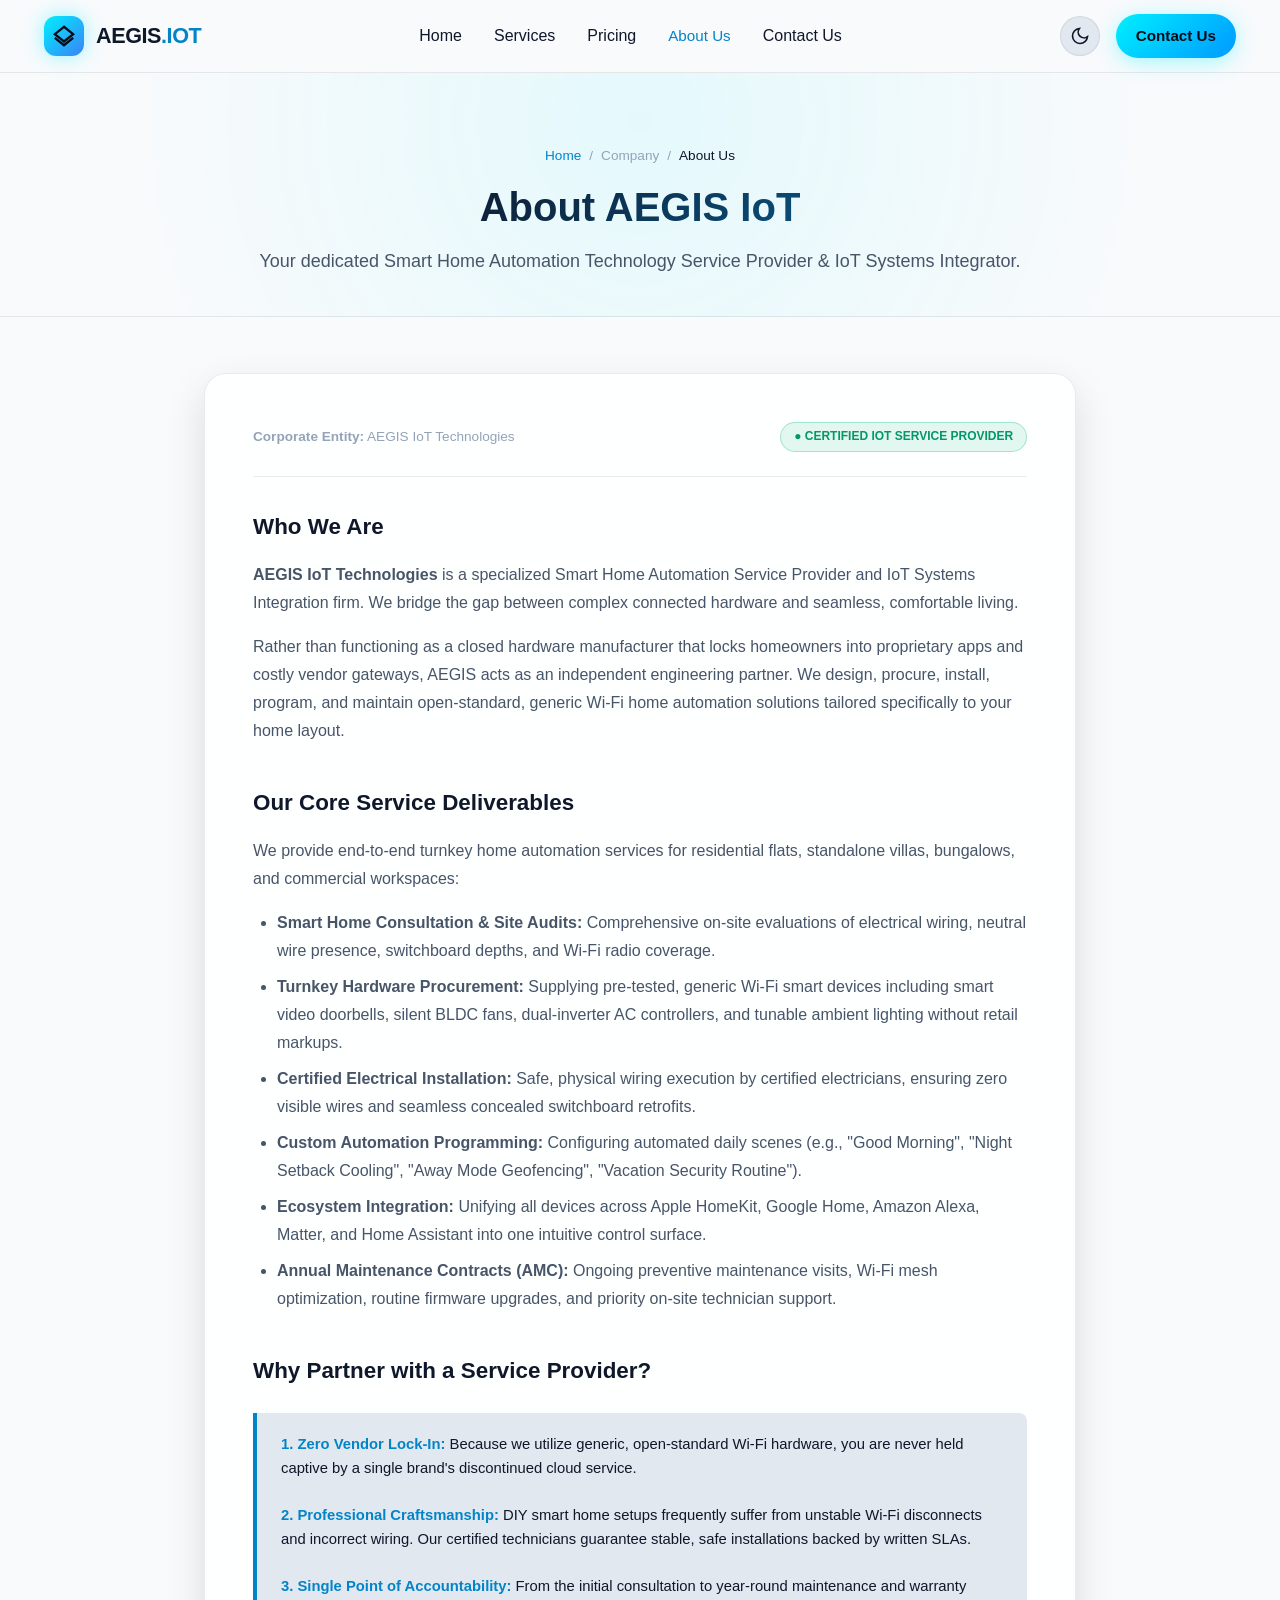
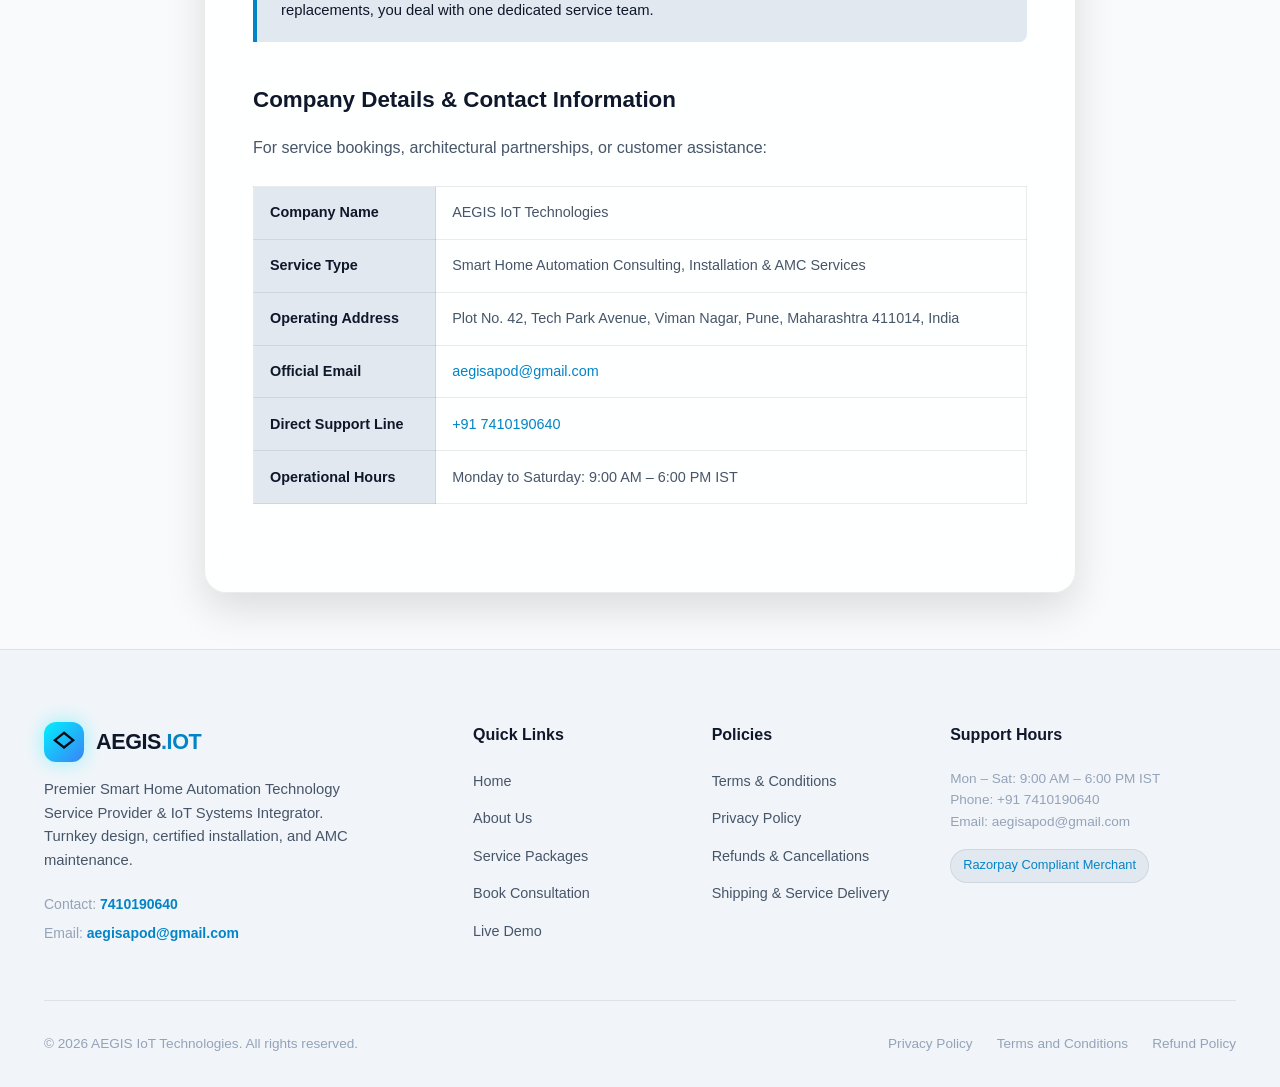
==== commit 4b948c8b: "feat: reposition AEGIS as a Smart Home Automation Service Provider & Systems Integrator" ====
--- a/about.html
+++ b/about.html
@@ -3,8 +3,8 @@
 <head>
   <meta charset="UTF-8">
   <meta name="viewport" content="width=device-width, initial-scale=1.0">
-  <title>About Us | AEGIS IoT Smart Home Automation</title>
-  <meta name="description" content="Learn about AEGIS IoT, our mission to pioneer open-standard, universal Wi-Fi smart home appliances and hardware architecture.">
+  <title>About Us | AEGIS Smart Home Automation Services</title>
+  <meta name="description" content="AEGIS IoT Technologies is a leading Smart Home Automation Service Provider and Systems Integrator delivering turnkey automation, installation, and AMC services.">
   <link rel="stylesheet" href="css/style.css">
   <link rel="icon" type="image/svg+xml" href="data:image/svg+xml,<svg xmlns='http://www.w3.org/2000/svg' viewBox='0 0 24 24' fill='%2300f0ff'><path d='M12 2L2 10l10 8 10-8-10-8z'/></svg>">
 </head>
@@ -25,11 +25,11 @@
 
       <nav>
         <ul class="nav-menu" id="nav-menu">
-          <li><a href="index.html" class="nav-link">Home</a></li>
-          <li><a href="index.html#products" class="nav-link">Products</a></li>
-          <li><a href="pricing.html" class="nav-link">Pricing</a></li>
+          <li><a href="index.html">Home</a></li>
+          <li><a href="index.html#services">Services</a></li>
+          <li><a href="pricing.html">Pricing</a></li>
           <li><a href="about.html" class="nav-link active">About Us</a></li>
-          <li><a href="contact.html" class="nav-link">Contact Us</a></li>
+          <li><a href="contact.html">Contact Us</a></li>
         </ul>
       </nav>
 
@@ -63,7 +63,7 @@
       </div>
       <h1 class="section-title">About AEGIS IoT</h1>
       <p class="section-subtitle">
-        Empowering modern homes with universal, hub-free, Wi-Fi smart appliances.
+        Your dedicated Smart Home Automation Technology Service Provider & IoT Systems Integrator.
       </p>
     </div>
   </section>
@@ -76,48 +76,48 @@
           <strong>Corporate Entity:</strong> AEGIS IoT Technologies
         </div>
         <div class="policy-badge">
-          <span>● Verified Business</span>
+          <span>● Certified IoT Service Provider</span>
         </div>
       </div>
 
       <div class="policy-section-block">
         <h2>Who We Are</h2>
         <p>
-          <strong>AEGIS IoT Technologies</strong> is a smart home hardware and consumer electronics company established to make modern home automation truly universal, accessible, and privacy-respecting.
-        </p>
-        <p>
-          Traditional smart home ecosystems force consumers into walled gardens, demanding expensive proprietary gateway hubs, complex setup procedures, and monthly recurring cloud subscription fees for basic functions like camera recording or remote fan control. We believe smart living should simply work over your standard Wi-Fi router.
-        </p>
-      </div>
-
-      <div class="policy-section-block">
-        <h2>Our Core Product Portfolio</h2>
-        <p>
-          We design and manufacture high-reliability, generic Wi-Fi-enabled home tech that integrates seamlessly into everyday living:
+          <strong>AEGIS IoT Technologies</strong> is a specialized Smart Home Automation Service Provider and IoT Systems Integration firm. We bridge the gap between complex connected hardware and seamless, comfortable living.
+        </p>
+        <p>
+          Rather than functioning as a closed hardware manufacturer that locks homeowners into proprietary apps and costly vendor gateways, AEGIS acts as an independent engineering partner. We design, procure, install, program, and maintain open-standard, generic Wi-Fi home automation solutions tailored specifically to your home layout.
+        </p>
+      </div>
+
+      <div class="policy-section-block">
+        <h2>Our Core Service Deliverables</h2>
+        <p>
+          We provide end-to-end turnkey home automation services for residential flats, standalone villas, bungalows, and commercial workspaces:
         </p>
         <ul>
-          <li><strong>Aegis HaloBell Pro 2K</strong>: High-definition smart video doorbell with edge motion intelligence, two-way audio, and local MicroSD/NAS storage.</li>
-          <li><strong>Aegis AeroFlow Ultra BLDC Fan</strong>: Energy-efficient smart ceiling fan featuring WhisperQuiet™ brushless DC motor technology and 10 digital speed settings.</li>
-          <li><strong>Aegis FrostSense Inverter Hub</strong>: Smart dual-inverter climate control unit with real-time temperature, humidity, and laser air quality sensing.</li>
-          <li><strong>Aegis LuminaGlow</strong>: Tunable RGB+CCT smart mesh bulb offering 16 million colors and natural circadian rhythm lighting.</li>
-          <li><strong>Aegis BreezeTower Pro</strong>: Smart bladeless oscillating fan equipped with True HEPA H13 filtration.</li>
-          <li><strong>Aegis ChimeLink Hub</strong>: Wireless multi-room smart doorbell chime and range extender.</li>
+          <li><strong>Smart Home Consultation & Site Audits:</strong> Comprehensive on-site evaluations of electrical wiring, neutral wire presence, switchboard depths, and Wi-Fi radio coverage.</li>
+          <li><strong>Turnkey Hardware Procurement:</strong> Supplying pre-tested, generic Wi-Fi smart devices including smart video doorbells, silent BLDC fans, dual-inverter AC controllers, and tunable ambient lighting without retail markups.</li>
+          <li><strong>Certified Electrical Installation:</strong> Safe, physical wiring execution by certified electricians, ensuring zero visible wires and seamless concealed switchboard retrofits.</li>
+          <li><strong>Custom Automation Programming:</strong> Configuring automated daily scenes (e.g., "Good Morning", "Night Setback Cooling", "Away Mode Geofencing", "Vacation Security Routine").</li>
+          <li><strong>Ecosystem Integration:</strong> Unifying all devices across Apple HomeKit, Google Home, Amazon Alexa, Matter, and Home Assistant into one intuitive control surface.</li>
+          <li><strong>Annual Maintenance Contracts (AMC):</strong> Ongoing preventive maintenance visits, Wi-Fi mesh optimization, routine firmware upgrades, and priority on-site technician support.</li>
         </ul>
       </div>
 
       <div class="policy-section-block">
-        <h2>Our Core Principles</h2>
+        <h2>Why Partner with a Service Provider?</h2>
         <div class="compliance-callout">
-          <strong>1. Direct Wi-Fi Connectivity:</strong> Zero proprietary bridges or vendor-locked hubs required. All devices connect directly to standard 2.4 GHz and 5 GHz routers.<br><br>
-          <strong>2. Local-First Operation:</strong> Your home automations, wall schedules, and temperature regulators continue functioning without interruption even if external internet connectivity drops.<br><br>
-          <strong>3. Transparent Pricing & Zero Traps:</strong> We provide full hardware ownership without holding essential features hostage behind mandatory cloud subscription plans.
+          <strong>1. Zero Vendor Lock-In:</strong> Because we utilize generic, open-standard Wi-Fi hardware, you are never held captive by a single brand's discontinued cloud service.<br><br>
+          <strong>2. Professional Craftsmanship:</strong> DIY smart home setups frequently suffer from unstable Wi-Fi disconnects and incorrect wiring. Our certified technicians guarantee stable, safe installations backed by written SLAs.<br><br>
+          <strong>3. Single Point of Accountability:</strong> From the initial consultation to year-round maintenance and warranty replacements, you deal with one dedicated service team.
         </div>
       </div>
 
       <div class="policy-section-block">
         <h2>Company Details & Contact Information</h2>
         <p>
-          For corporate inquiries, distribution partnerships, or customer assistance:
+          For service bookings, architectural partnerships, or customer assistance:
         </p>
         <table class="compliance-table">
           <tr>
@@ -125,6 +125,10 @@
             <td>AEGIS IoT Technologies</td>
           </tr>
           <tr>
+            <th>Service Type</th>
+            <td>Smart Home Automation Consulting, Installation & AMC Services</td>
+          </tr>
+          <tr>
             <th>Operating Address</th>
             <td>Plot No. 42, Tech Park Avenue, Viman Nagar, Pune, Maharashtra 411014, India</td>
           </tr>
@@ -133,7 +137,7 @@
             <td><a href="mailto:aegisapod@gmail.com" style="color: var(--accent-cyan);">aegisapod@gmail.com</a></td>
           </tr>
           <tr>
-            <th>Contact Phone</th>
+            <th>Direct Support Line</th>
             <td><a href="tel:7410190640" style="color: var(--accent-cyan);">+91 7410190640</a></td>
           </tr>
           <tr>
@@ -159,7 +163,7 @@
             <span class="brand-text">AEGIS<span>.IOT</span></span>
           </div>
           <p>
-            Pioneering generic, open-standard Wi-Fi home automation devices. Interoperable, bridge-free, and privacy-respecting hardware.
+            Premier Smart Home Automation Technology Service Provider & IoT Systems Integrator. Turnkey design, certified installation, and AMC maintenance.
           </p>
           <div style="margin-top: 1.25rem; font-size: 0.875rem; display: flex; flex-direction: column; gap: 0.4rem;">
             <div><span style="color: var(--text-muted);">Contact:</span> <a href="tel:7410190640" style="color: var(--accent-cyan); font-weight: 600;">7410190640</a></div>
@@ -172,8 +176,8 @@
           <ul class="footer-links">
             <li><a href="index.html">Home</a></li>
             <li><a href="about.html">About Us</a></li>
-            <li><a href="pricing.html">Pricing Plans</a></li>
-            <li><a href="contact.html">Contact Us</a></li>
+            <li><a href="pricing.html">Service Packages</a></li>
+            <li><a href="contact.html">Book Consultation</a></li>
             <li><a href="index.html#simulator">Live Demo</a></li>
           </ul>
         </div>
@@ -184,7 +188,7 @@
             <li><a href="terms.html">Terms & Conditions</a></li>
             <li><a href="privacy.html">Privacy Policy</a></li>
             <li><a href="refund-policy.html">Refunds & Cancellations</a></li>
-            <li><a href="refund-policy.html#shipping">Shipping & Delivery</a></li>
+            <li><a href="refund-policy.html#shipping">Shipping & Service Delivery</a></li>
           </ul>
         </div>
 
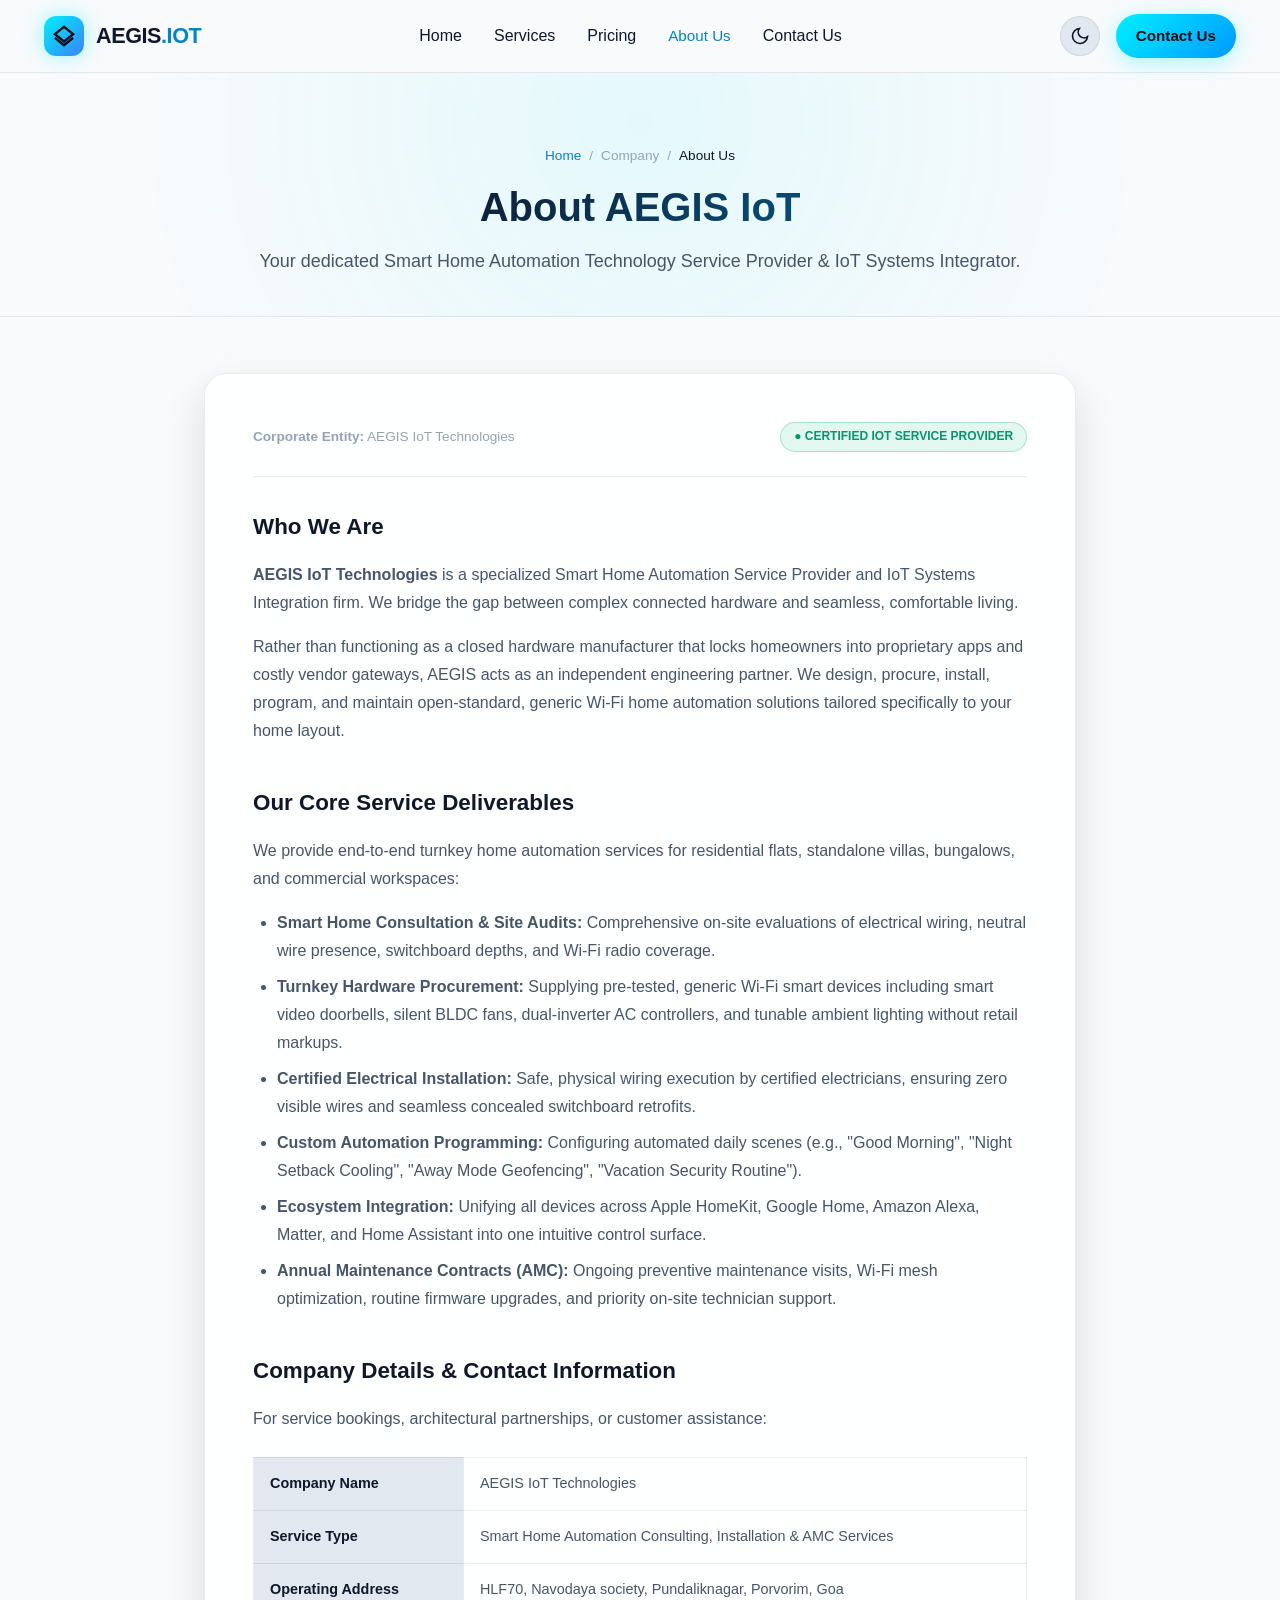
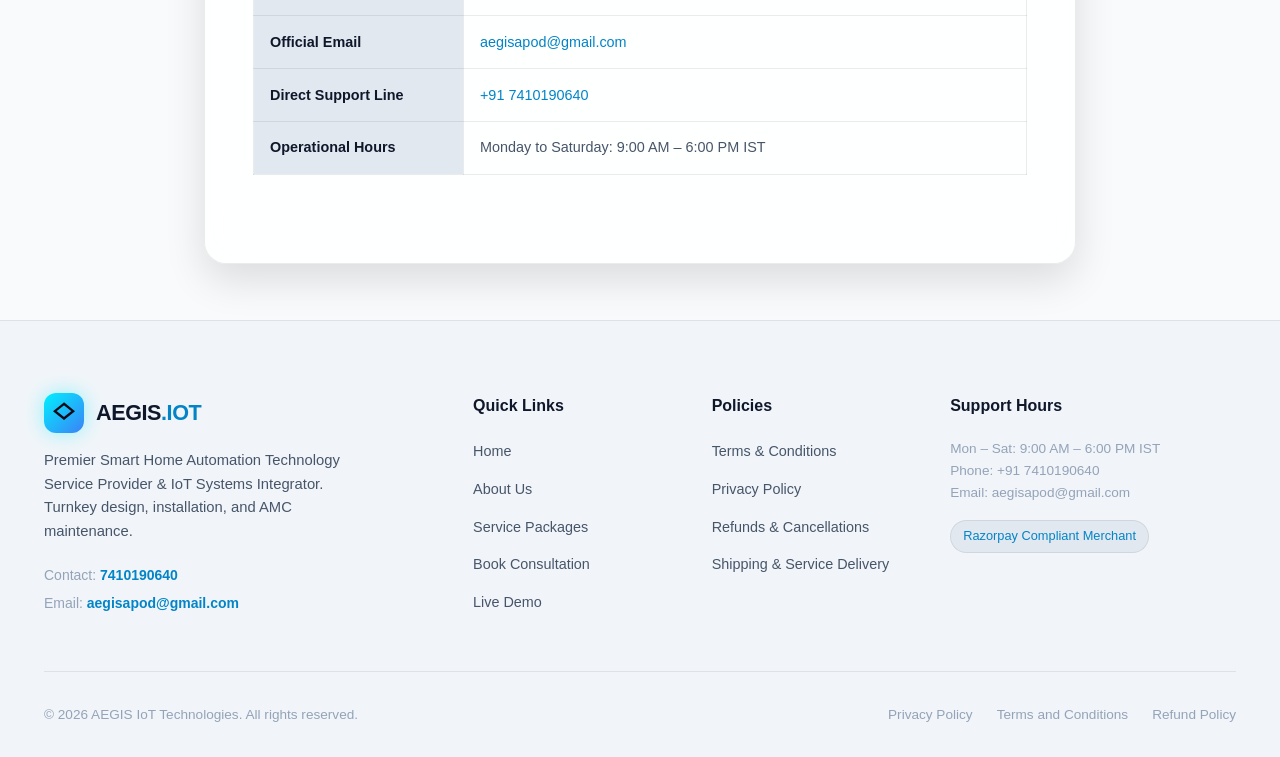
==== commit 0db1521c: "Update contact information and remove service provider benefits Removed the section explaining the b" ====
--- a/about.html
+++ b/about.html
@@ -105,14 +105,6 @@
         </ul>
       </div>
 
-      <div class="policy-section-block">
-        <h2>Why Partner with a Service Provider?</h2>
-        <div class="compliance-callout">
-          <strong>1. Zero Vendor Lock-In:</strong> Because we utilize generic, open-standard Wi-Fi hardware, you are never held captive by a single brand's discontinued cloud service.<br><br>
-          <strong>2. Professional Craftsmanship:</strong> DIY smart home setups frequently suffer from unstable Wi-Fi disconnects and incorrect wiring. Our certified technicians guarantee stable, safe installations backed by written SLAs.<br><br>
-          <strong>3. Single Point of Accountability:</strong> From the initial consultation to year-round maintenance and warranty replacements, you deal with one dedicated service team.
-        </div>
-      </div>
 
       <div class="policy-section-block">
         <h2>Company Details & Contact Information</h2>
@@ -130,7 +122,7 @@
           </tr>
           <tr>
             <th>Operating Address</th>
-            <td>Plot No. 42, Tech Park Avenue, Viman Nagar, Pune, Maharashtra 411014, India</td>
+            <td>HLF70, Navodaya society, Pundaliknagar, Porvorim, Goa</td>
           </tr>
           <tr>
             <th>Official Email</th>
@@ -163,7 +155,7 @@
             <span class="brand-text">AEGIS<span>.IOT</span></span>
           </div>
           <p>
-            Premier Smart Home Automation Technology Service Provider & IoT Systems Integrator. Turnkey design, certified installation, and AMC maintenance.
+            Premier Smart Home Automation Technology Service Provider & IoT Systems Integrator. Turnkey design, installation, and AMC maintenance.
           </p>
           <div style="margin-top: 1.25rem; font-size: 0.875rem; display: flex; flex-direction: column; gap: 0.4rem;">
             <div><span style="color: var(--text-muted);">Contact:</span> <a href="tel:7410190640" style="color: var(--accent-cyan); font-weight: 600;">7410190640</a></div>
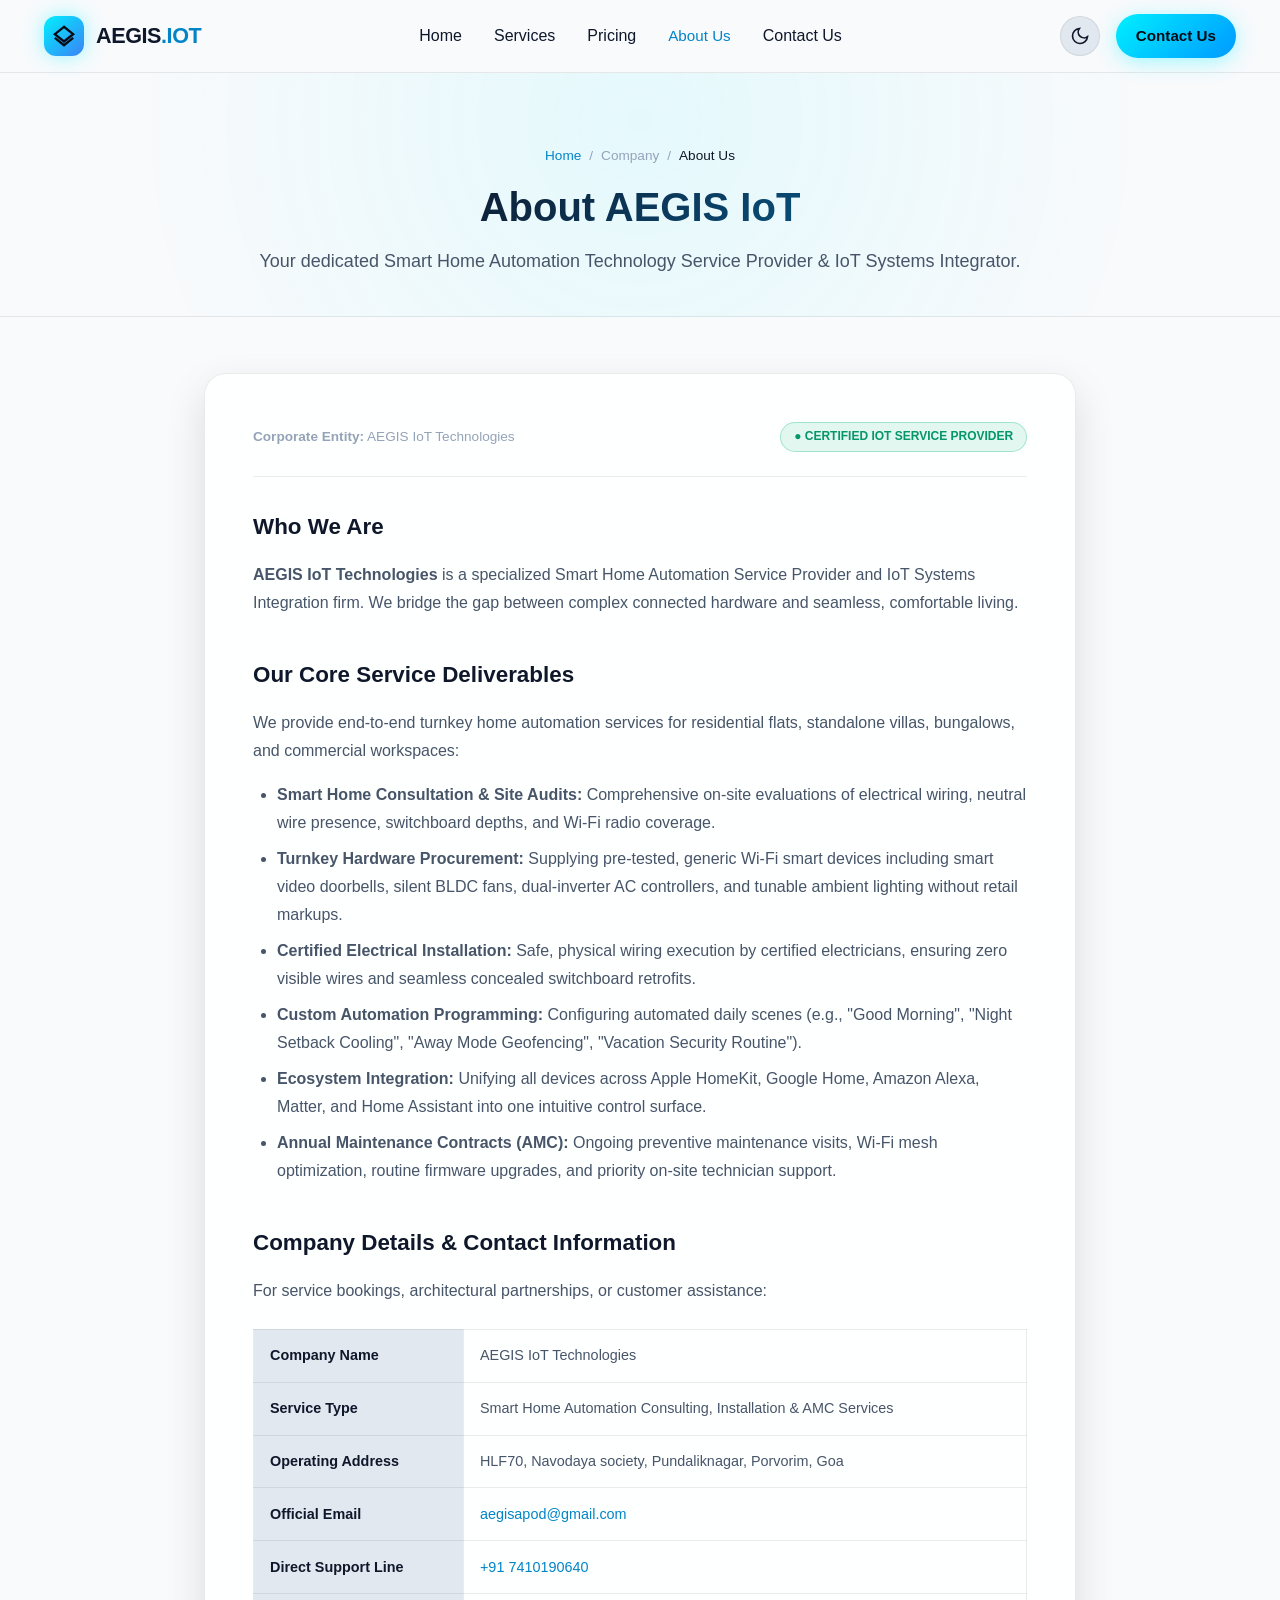
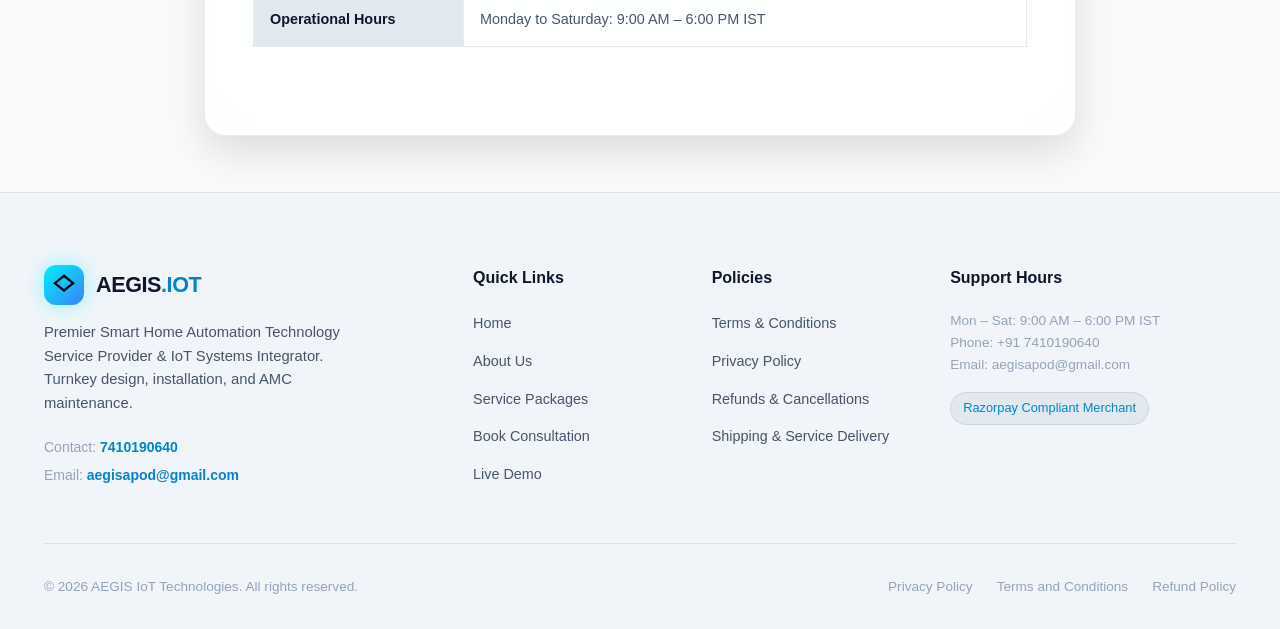
==== commit 8a781527: "Remove description of AEGIS's engineering approach Removed paragraph about AEGIS's independent engin" ====
--- a/about.html
+++ b/about.html
@@ -85,9 +85,7 @@
         <p>
           <strong>AEGIS IoT Technologies</strong> is a specialized Smart Home Automation Service Provider and IoT Systems Integration firm. We bridge the gap between complex connected hardware and seamless, comfortable living.
         </p>
-        <p>
-          Rather than functioning as a closed hardware manufacturer that locks homeowners into proprietary apps and costly vendor gateways, AEGIS acts as an independent engineering partner. We design, procure, install, program, and maintain open-standard, generic Wi-Fi home automation solutions tailored specifically to your home layout.
-        </p>
+    
       </div>
 
       <div class="policy-section-block">
